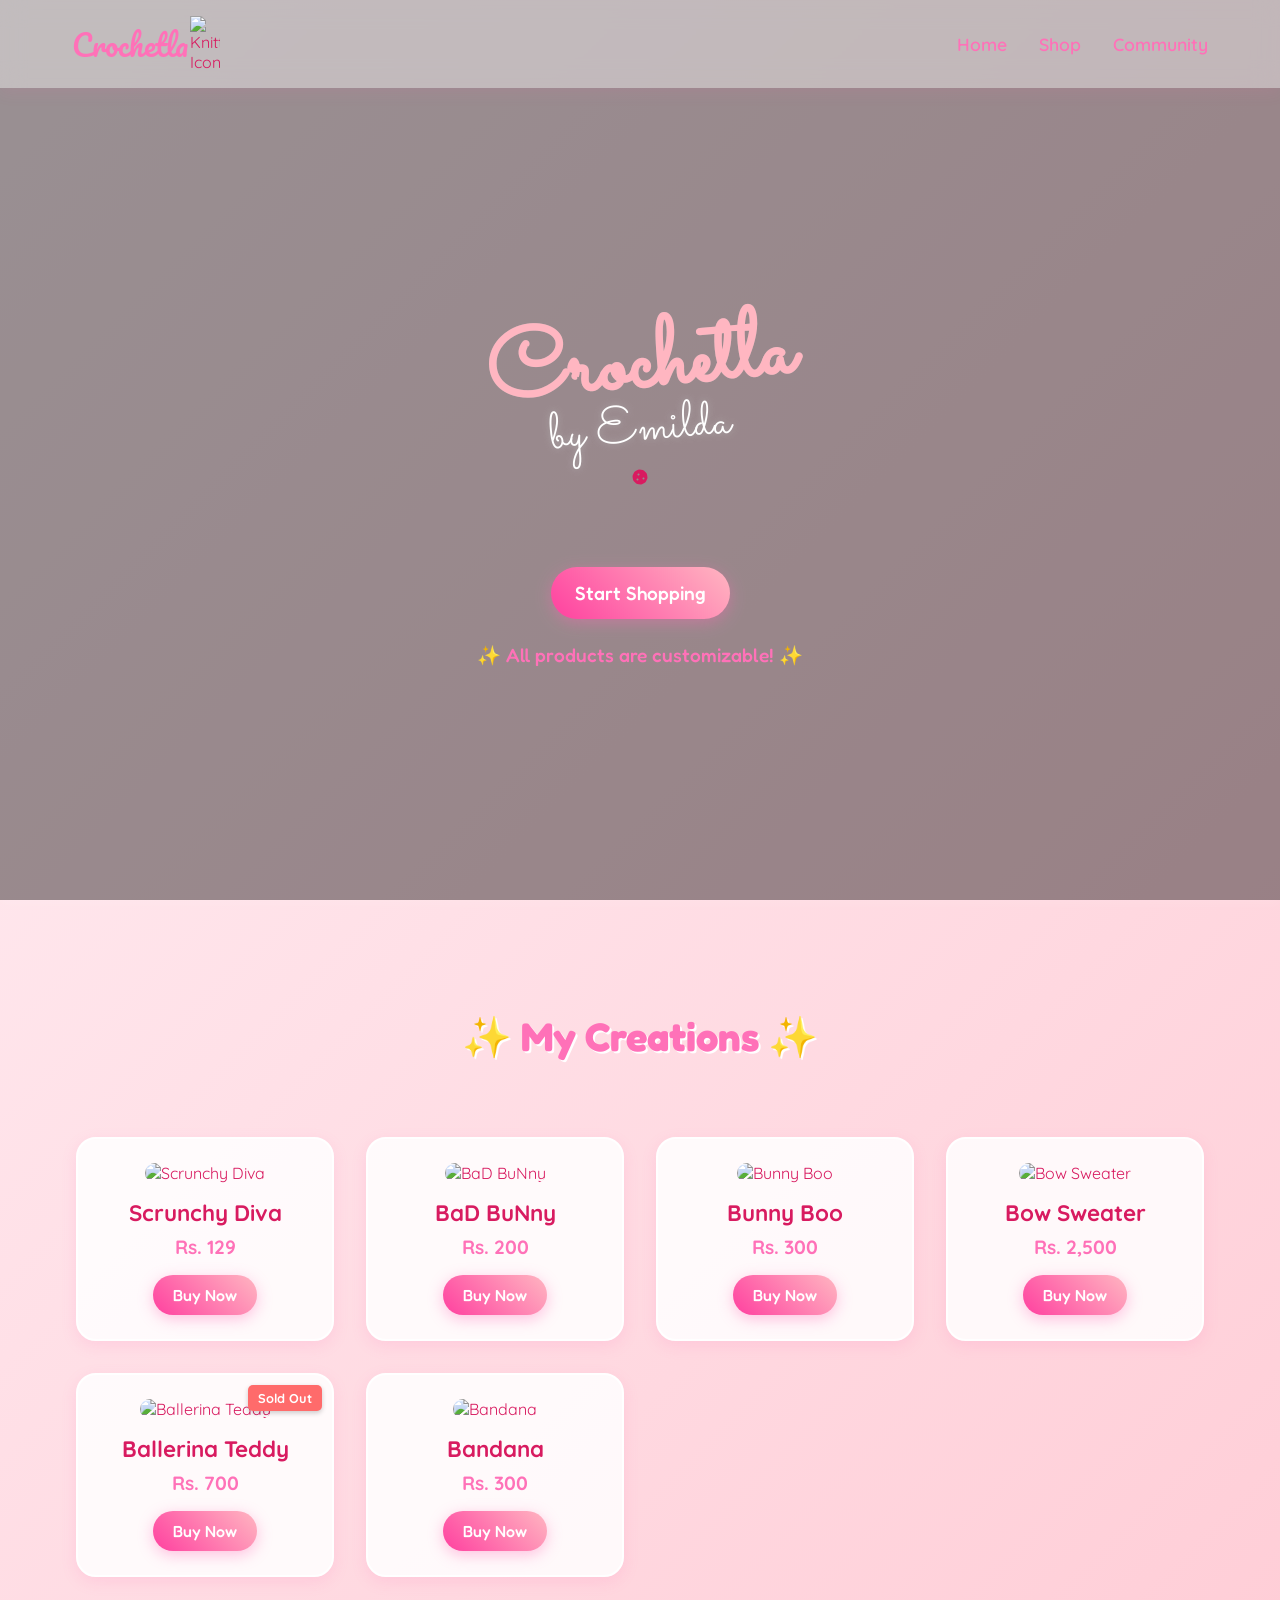
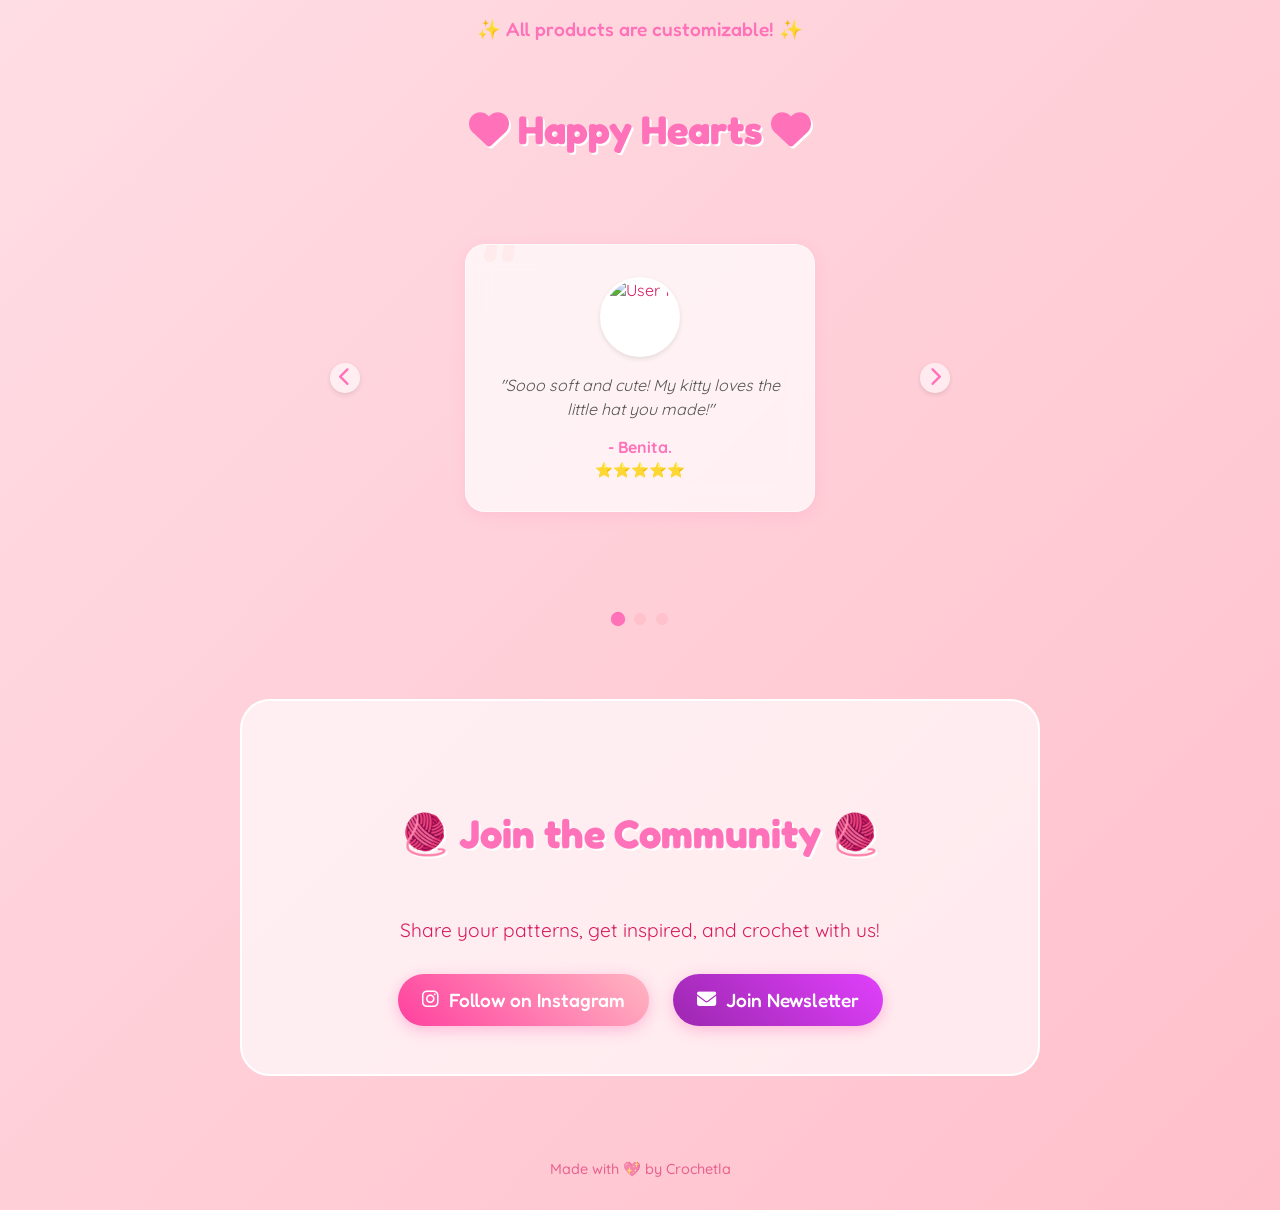
==== index.html @ 261b2e7d "added scrunchy diva" ====
<!DOCTYPE html>
<html lang="en">

<head>
    <meta charset="UTF-8">
    <meta name="viewport" content="width=device-width, initial-scale=1.0">
    <title>Crochetla - Granny hobby for mental stability!</title>
    <meta name="description" content="Crochetla: A cute crochet hobby page. Granny hobby for mental stability!">
    <link rel="preconnect" href="https://fonts.googleapis.com">
    <link rel="preconnect" href="https://fonts.gstatic.com" crossorigin>
    <link
        href="https://fonts.googleapis.com/css2?family=Fredoka:wght@300;400;500;600;700&family=Pacifico&family=Quicksand:wght@300;400;500;600;700&family=Sacramento&display=swap"
        rel="stylesheet">
    <link rel="stylesheet" href="https://cdnjs.cloudflare.com/ajax/libs/font-awesome/6.4.0/css/all.min.css">
    <link rel="stylesheet" href="styles.css">
    <link rel="icon" type="image/png"
        href="https://raw.githubusercontent.com/ancoreraj/crochtla/refs/heads/main/knitting.png">
</head>

<body>

    <div class="background-animation">
        <div class="heart h1"></div>
        <div class="heart h2"></div>
        <div class="heart h3"></div>
        <div class="heart h4"></div>
        <div class="heart h5"></div>
        <img src="https://raw.githubusercontent.com/ancoreraj/crochtla/refs/heads/main/knitting.png"
            class="floating-yarn fy1" alt="">
        <img src="https://raw.githubusercontent.com/ancoreraj/crochtla/refs/heads/main/knitting.png"
            class="floating-yarn fy2" alt="">
        <img src="https://raw.githubusercontent.com/ancoreraj/crochtla/refs/heads/main/knitting.png"
            class="floating-yarn fy3" alt="">
    </div>

    <!-- Header Navigation -->
    <header class="glass-header">
        <nav>
            <div class="nav-logo-container">
                <div class="nav-logo">
                    Crochetla
                </div>
                <div>
                    <img src="https://raw.githubusercontent.com/ancoreraj/crochtla/refs/heads/main/knitting.png"
                        alt="Knitting Icon" class="nav-icon pulse-icon">
                </div>
            </div>

            <div class="hamburger">
                <i class="fa-solid fa-bars"></i>
            </div>
            <ul class="nav-links">
                <li><a href="#home">Home</a></li>
                <li><a href="#shop">Shop</a></li>
                <li><a href="#community">Community</a></li>
            </ul>
        </nav>
    </header>

    <script>
        document.querySelector('.hamburger').addEventListener('click', () => {
            document.querySelector('.nav-links').classList.toggle('active');
        });

        // Close menu when a link is clicked
        document.querySelectorAll('.nav-links li a').forEach(link => {
            link.addEventListener('click', () => {
                document.querySelector('.nav-links').classList.remove('active');
            });
        });
    </script>

    <!-- Hero Section (Full Width) -->
    <section id="home" class="hero-banner">
        <div class="hero-content">
            <h1 class="neon-text">Crochetla</h1>
            <p class="neon-subtext">by Emilda</p>
            <!-- Mimicking the 'by liver' or 'by Oliver' look from image which looks like 'liver' with yarn ball O -->
            <div class="yarn-logo-container">
                <i class="fa-solid fa-cookie"></i>
                <!-- Placeholder for yarn ball icon from fontawesome to replace 'O' if needed, but text says 'by liver' with yarn ball as O. I will just use text 'by Oliver' for now with a yarn ball icon -->
            </div>
            <!-- Actually the image says "Little Loops by Oliver" with a yarn ball. -->
            <!-- I will stick to text "Little Loops by Oliver" -->

            <div class="actions">
                <a href="#shop" class="btn primary-btn">
                    Start Shopping
                </a>
            </div>
            <p class="custom-note">✨ All products are customizable! ✨</p>
        </div>
    </section>

    <main id="shop" class="container">
        <!-- Shop Section -->
        <section class="content-section">
            <h2 class="section-title">✨ My Creations ✨</h2>
            <div class="product-grid">
                <!-- Product 1 -->
                <div class="product-card">
                    <img src="https://raw.githubusercontent.com/ancoreraj/crochtla/refs/heads/main/scrunchy_diva.jpg"
                        alt="Scrunchy Diva" class="product-image">
                    <h3>Scrunchy Diva</h3>
                    <p class="price">Rs. 129</p>
                    <a href="https://wa.me/918289847962?text=Hey%20Crochetla%2C%20I%20want%20to%20buy%20this%20product%20-%20Scrunchy%20Diva"
                        class="btn small-btn" target="_blank">Buy Now</a>
                </div>
                <div class="product-card">
                    <img src="https://raw.githubusercontent.com/ancoreraj/crochtla/refs/heads/main/bad_bunny_keychain.jpg"
                        alt="BaD BuNny" class="product-image">
                    <h3>BaD BuNny</h3>
                    <p class="price">Rs. 200</p>
                    <a href="https://wa.me/918289847962?text=Hey%20Crochetla%2C%20I%20want%20to%20buy%20this%20product%20-%20BaD%20BuNny"
                        class="btn small-btn" target="_blank">Buy Now</a>
                </div>
                <div class="product-card">
                    <img src="https://raw.githubusercontent.com/ancoreraj/crochtla/refs/heads/main/product-2.webp"
                        alt="Bunny Boo" class="product-image">
                    <h3>Bunny Boo</h3>
                    <p class="price">Rs. 300</p>
                    <a href="https://wa.me/918289847962?text=Hey%20Crochetla%2C%20I%20want%20to%20buy%20this%20product%20-%20Bunny%20Boo"
                        class="btn small-btn" target="_blank">Buy Now</a>
                </div>

                <div class="product-card">
                    <img src="https://raw.githubusercontent.com/ancoreraj/crochtla/refs/heads/main/9fc9e43b-230a-4471-aece-af1171c4f9c3%7E1.jpg"
                        alt="Bow Sweater" class="product-image">
                    <h3>Bow Sweater</h3>
                    <p class="price">Rs. 2,500</p>
                    <a href="https://wa.me/918289847962?text=Hey%20Crochetla%2C%20I%20want%20to%20buy%20this%20product%20-%20Bow%20Sweater"
                        class="btn small-btn" target="_blank">Buy Now</a>
                </div>
                <!-- Product 2 -->
                <div class="product-card">
                    <div class="sold-out-badge">Sold Out</div>
                    <img src="https://raw.githubusercontent.com/ancoreraj/crochtla/refs/heads/main/product-1.webp"
                        alt="Ballerina Teddy" class="product-image">
                    <h3>Ballerina Teddy</h3>
                    <p class="price">Rs. 700</p>
                    <button class="btn small-btn sold-out" disabled>Buy Now</button>
                </div>
                <div class="product-card">
                    <img src="https://raw.githubusercontent.com/ancoreraj/crochtla/refs/heads/main/PXL_20260131_081150344%20(1).jpg"
                        alt="Bandana" class="product-image">
                    <h3>Bandana</h3>
                    <p class="price">Rs. 300</p>
                    <a href="https://wa.me/918289847962?text=Hey%20Crochetla%2C%20I%20want%20to%20buy%20this%20product%20-%20Bandana"
                        class="btn small-btn" target="_blank">Buy Now</a>
                </div>

            </div>
            <p class="custom-note">✨ All products are customizable! ✨</p>
        </section>

        <!-- Image Popup -->
        <div id="imagePopup" class="image-popup">
            <span class="close-btn">&times;</span>
            <img class="popup-content" id="popupImage">
        </div>

        <script>
            // Get the popup
            const popup = document.getElementById("imagePopup");
            const popupImg = document.getElementById("popupImage");
            const closeBtn = document.getElementsByClassName("close-btn")[0];

            // Add click event to all product images
            document.querySelectorAll('.product-image').forEach(img => {
                img.addEventListener('click', function () {
                    popup.style.display = "flex";
                    popupImg.src = this.src;
                });
            });

            // Close popup when clicking (x)
            closeBtn.onclick = function () {
                popup.style.display = "none";
            }

            // Close popup when clicking outside the image
            popup.onclick = function (event) {
                if (event.target === popup) {
                    popup.style.display = "none";
                }
            }
        </script>

        <!-- Testimonials Section -->
        <section id="testimonials" class="content-section">
            <h2 class="section-title-2"><i class="fa-solid fa-heart"></i> Happy Hearts <i class="fa-solid fa-heart"></i>
            </h2>
            <div class="carousel-container">
                <button class="carousel-btn prev-btn"><i class="fa-solid fa-chevron-left"></i></button>
                <div class="carousel-track-container">
                    <ul class="carousel-track">
                        <li class="carousel-slide current-slide">
                            <div class="testimonial-card glass-card-small">
                                <div class="user-avatar">
                                    <img src="https://api.dicebear.com/7.x/avataaars/svg?seed=Felix" alt="User 1">
                                </div>
                                <p class="review-text">"Sooo soft and cute! My kitty loves the little hat you made!"</p>
                                <h4 class="user-name">- Benita.</h4>
                                <div class="stars">⭐⭐⭐⭐⭐</div>
                            </div>
                        </li>
                        <li class="carousel-slide">
                            <div class="testimonial-card glass-card-small">
                                <div class="user-avatar">
                                    <img src="https://api.dicebear.com/7.x/avataaars/svg?seed=Aneka" alt="User 2">
                                </div>
                                <p class="review-text">"Best gift ever! The packaging was adorable too. 10/10
                                    recommend."</p>
                                <h4 class="user-name">- Helen.</h4>
                                <div class="stars">⭐⭐⭐⭐⭐</div>
                            </div>
                        </li>
                        <li class="carousel-slide">
                            <div class="testimonial-card glass-card-small">
                                <div class="user-avatar">
                                    <img src="https://api.dicebear.com/7.x/avataaars/svg?seed=Zoe" alt="User 3">
                                </div>
                                <p class="review-text">"A perfect mental health buddy. Crocheting along with your
                                    tutorials is joy!"</p>
                                <h4 class="user-name">- Shagun.</h4>
                                <div class="stars">⭐⭐⭐⭐⭐</div>
                            </div>
                        </li>
                    </ul>
                </div>
                <button class="carousel-btn next-btn"><i class="fa-solid fa-chevron-right"></i></button>
            </div>

            <div class="carousel-nav">
                <button class="carousel-indicator current-slide"></button>
                <button class="carousel-indicator"></button>
                <button class="carousel-indicator"></button>
            </div>

            <script>
                const track = document.querySelector('.carousel-track');
                const slides = Array.from(track.children);
                const nextButton = document.querySelector('.next-btn');
                const prevButton = document.querySelector('.prev-btn');
                const dotsNav = document.querySelector('.carousel-nav');
                const dots = Array.from(dotsNav.children);

                const slideWidth = slides[0].getBoundingClientRect().width;

                // Arrange the slides next to one another
                const setSlidePosition = (slide, index) => {
                    slide.style.left = slideWidth * index + 'px';
                };
                slides.forEach(setSlidePosition);

                const moveToSlide = (track, currentSlide, targetSlide) => {
                    track.style.transform = 'translateX(-' + targetSlide.style.left + ')';
                    currentSlide.classList.remove('current-slide');
                    targetSlide.classList.add('current-slide');
                }

                const updateDots = (currentDot, targetDot) => {
                    currentDot.classList.remove('current-slide');
                    targetDot.classList.add('current-slide');
                }

                // Click left, move slides to the left
                prevButton.addEventListener('click', e => {
                    const currentSlide = track.querySelector('.current-slide');
                    const prevSlide = currentSlide.previousElementSibling;
                    const currentDot = dotsNav.querySelector('.current-slide');
                    const prevDot = currentDot.previousElementSibling;

                    if (prevSlide) {
                        moveToSlide(track, currentSlide, prevSlide);
                        updateDots(currentDot, prevDot);
                    }
                });

                // Click right, move slides to the right
                nextButton.addEventListener('click', e => {
                    const currentSlide = track.querySelector('.current-slide');
                    const nextSlide = currentSlide.nextElementSibling;
                    const currentDot = dotsNav.querySelector('.current-slide');
                    const nextDot = currentDot.nextElementSibling;

                    if (nextSlide) {
                        moveToSlide(track, currentSlide, nextSlide);
                        updateDots(currentDot, nextDot);
                    }
                });

                // Click nav indicators, move to that slide
                dotsNav.addEventListener('click', e => {
                    const targetDot = e.target.closest('button');

                    if (!targetDot) return;

                    const currentSlide = track.querySelector('.current-slide');
                    const currentDot = dotsNav.querySelector('.current-slide');
                    const targetIndex = dots.findIndex(dot => dot === targetDot);
                    const targetSlide = slides[targetIndex];

                    moveToSlide(track, currentSlide, targetSlide);
                    updateDots(currentDot, targetDot);
                });

                // Recalculate layout on window resize
                window.addEventListener('resize', () => {
                    const newSlideWidth = slides[0].getBoundingClientRect().width;
                    slides.forEach((slide, index) => {
                        slide.style.left = newSlideWidth * index + 'px';
                    });
                    // Reset to current slide position to avoid misalignment
                    const currentSlide = track.querySelector('.current-slide');
                    track.style.transform = 'translateX(-' + currentSlide.style.left + ')';
                });
            </script>
        </section>

        <!-- Community Section -->
        <section id="community" class="content-section glass-panel">
            <h2 class="section-title">🧶 Join the Community 🧶</h2>
            <p class="community-text">Share your patterns, get inspired, and crochet with us!</p>

            <div class="community-actions">
                <a href="https://www.instagram.com/cro_chetla/" target="_blank" class="btn instagram-btn">
                    <i class="fab fa-instagram"></i> Follow on Instagram
                </a>
                <button class="btn newsletter-btn">
                    <i class="fa-solid fa-envelope"></i> Join Newsletter
                </button>
            </div>
        </section>

    </main>

    <footer>
        <p>Made with 💖 by Crochetla</p>
    </footer>

    <!-- Page Loader -->
    <div class="page-loader">
        <img src="https://raw.githubusercontent.com/ancoreraj/crochtla/refs/heads/main/knitting.png" alt="Loading..."
            style="width: 80px;" class="pulse-icon">
    </div>

    <script>
        window.addEventListener('load', function () {
            const loader = document.querySelector('.page-loader');
            setTimeout(() => {
                loader.style.opacity = '0';
                setTimeout(() => {
                    loader.style.display = 'none';
                }, 400); // Wait for transition
            }, 1000);
        });
    </script>
</body>

</html>
---- styles.css ----
/* Reset and Base Styles */
:root {
    --primary-pink: #FFB6C1;
    --secondary-pink: #ff71b8;
    /* Hot Pink */
    --light-pink: #FFE4E1;
    /* Misty Rose */
    --white: #FFFFFF;
    --text-color: #D81B60;
    /* Deep Pink/Red for text */
    --shadow-color: rgba(255, 105, 180, 0.3);
    --glass-bg: rgba(255, 255, 255, 0.65);
    --glass-border: rgba(255, 255, 255, 0.8);
    --card-bg: rgba(255, 255, 255, 0.85);
}

* {
    margin: 0;
    padding: 0;
    box-sizing: border-box;
    scroll-behavior: smooth;
}

body {
    font-family: 'Quicksand', sans-serif;
    background: linear-gradient(135deg, #FFF0F5 0%, #FFC0CB 100%);
    min-height: 100vh;
    overflow-x: hidden;
    color: var(--text-color);
    position: relative;
}

/* Background Animations */
.background-animation {
    position: fixed;
    top: 0;
    left: 0;
    width: 100%;
    height: 100%;
    z-index: -1;
    overflow: hidden;
}

.heart {
    position: absolute;
    width: 20px;
    height: 20px;
    background: var(--light-pink);
    transform: rotate(45deg);
    opacity: 0.6;
    animation: floatUp 15s infinite linear;
}

.heart::before,
.heart::after {
    content: '';
    width: 20px;
    height: 20px;
    background: var(--light-pink);
    border-radius: 50%;
    position: absolute;
}

.heart::before {
    top: -10px;
    left: 0;
}

.heart::after {
    top: 0;
    left: -10px;
}

/* Specific heart positions/delays */
.h1 {
    left: 10%;
    bottom: -10%;
    animation-duration: 12s;
    width: 30px;
    height: 30px;
}

.h1::before,
.h1::after {
    width: 30px;
    height: 30px;
    top: -15px;
    left: -15px;
}

.h2 {
    left: 30%;
    bottom: -20%;
    animation-duration: 18s;
    opacity: 0.4;
}

.h3 {
    left: 70%;
    bottom: -15%;
    animation-duration: 14s;
    width: 40px;
    height: 40px;
    background: var(--secondary-pink);
    opacity: 0.2;
}

.h3::before,
.h3::after {
    background: var(--secondary-pink);
    width: 40px;
    height: 40px;
    top: -20px;
    left: -20px;
}

.h3::after {
    top: 0;
    left: -20px;
}

.h3::before {
    top: -20px;
    left: 0;
}

.h4 {
    left: 85%;
    bottom: -30%;
    animation-duration: 20s;
}

.h5 {
    left: 50%;
    bottom: -25%;
    animation-duration: 16s;
}

@keyframes floatUp {
    0% {
        transform: translateY(0) rotate(45deg) scale(0.8);
        opacity: 0;
    }

    20% {
        opacity: 0.6;
    }

    80% {
        opacity: 0.6;
    }

    100% {
        transform: translateY(-120vh) rotate(45deg) scale(1.2);
        opacity: 0;
    }
}

/* Header & Nav */
.glass-header {
    position: fixed;
    top: 0;
    left: 0;
    width: 100%;
    z-index: 1000;
    background: rgba(255, 255, 255, 0.4);
    backdrop-filter: blur(12px);
    /* border-bottom: 2px solid rgba(255, 255, 255, 0.3); */
    padding: 1rem 0;
    box-shadow: 0 4px 15px rgba(255, 105, 180, 0.1);
}

nav {
    max-width: 1200px;
    margin: 0 auto;
    display: flex;
    justify-content: space-between;
    align-items: center;
    padding: 0 2rem;
}

.nav-logo-container {
    display: flex;
    align-items: center;
}

.nav-logo {
    font-family: 'Pacifico', cursive;
    font-size: 1.8rem;
    color: var(--secondary-pink);
    cursor: pointer;
    position: relative;
    padding-right: 2px;
}

.pulse-icon {
    width: 30px;
    /* Adjust size as needed */
    height: auto;
    animation: heartbeat 2s infinite;
    display: block;
    /* Remove inline-block spacing issues */
}

@keyframes heartbeat {
    0% {
        transform: scale(1);
    }

    15% {
        transform: scale(1.3);
    }

    30% {
        transform: scale(1);
    }

    45% {
        transform: scale(1.15);
    }

    60% {
        transform: scale(1);
    }

    100% {
        transform: scale(1);
    }
}

.nav-links {
    list-style: none;
    display: flex;
    gap: 2rem;
}

.nav-links li a {
    text-decoration: none;
    color: var(--secondary-pink);
    font-weight: 600;
    font-size: 1.1rem;
    transition: color 0.3s;
    position: relative;
}

.nav-links li a::after {
    content: '❤';
    position: absolute;
    width: 100%;
    left: 0;
    bottom: -15px;
    opacity: 0;
    text-align: center;
    font-size: 0.8rem;
    color: var(--secondary-pink);
    transition: all 0.3s ease;
    transform: translateY(-5px);
}

.nav-links li a:hover {
    color: var(--secondary-pink);
}

.nav-links li a:hover::after {
    opacity: 1;
    bottom: -20px;
    transform: translateY(0);
}

/* Layout */
.container {
    width: 100%;
    max-width: 1200px;
    margin: 0 auto;
    padding: 20px;
    display: flex;
    flex-direction: column;
    align-items: center;
    gap: 4rem;
}

/* Hero Section (Full Width) */
.hero-banner {
    width: 100%;
    height: 100vh;
    background: url('https://raw.githubusercontent.com/ancoreraj/crochtla/refs/heads/main/PXL_20260131_080934426%20(1).jpg') no-repeat center center/cover;
    position: relative;
    display: flex;
    justify-content: center;
    align-items: center;
    margin-bottom: 2rem;
    box-shadow: 0 4px 10px rgba(255, 255, 255, 0.1);
}

.hero-banner::before {
    content: '';
    position: absolute;
    top: 0;
    left: 0;
    width: 100%;
    height: 100%;
    background: rgba(0, 0, 0, 0.4);
    /* Dark overlay to make neon pop */
    z-index: 1;
}

.hero-content {
    position: relative;
    z-index: 2;
    text-align: center;
    display: flex;
    flex-direction: column;
    align-items: center;
}

.neon-text {
    font-family: 'Sacramento', cursive;
    font-size: 6rem;
    color: var(--primary-pink);
    /* color: linear-gradient(45deg, #ff8ac5, #FFB6C1); */
    text-shadow: 0px 0px 0px rgba(186, 186, 186, 0.6);
    line-height: 0.8;
    margin-bottom: 1rem;
    margin-top: 6rem;
    transform: rotate(-5deg);
}

.neon-subtext {
    font-family: 'Sacramento', cursive;
    font-size: 3.2rem;
    color: #fff;
    text-shadow: 0px 0px 6px rgba(186, 186, 186, 0.6);
    margin-top: -30px;
    transform: rotate(-5deg);
}


.crochet-logo {
    width: 150px;
    height: 150px;
    filter: drop-shadow(0 4px 6px rgba(255, 105, 180, 0.3));
}

.brand-name {
    font-family: 'Pacifico', cursive;
    font-size: 4rem;
    color: var(--secondary-pink);
    text-shadow: 2px 2px 0px white, 4px 4px 0px rgba(255, 182, 193, 0.5);
    margin-bottom: 0.5rem;
    letter-spacing: 2px;
}

.tagline {
    font-family: 'Fredoka', sans-serif;
    font-size: 1.3rem;
    color: #888;
    margin-bottom: 2rem;
    font-weight: 500;
}

.highlight {
    color: var(--secondary-pink);
    font-weight: 600;
    position: relative;
    display: inline-block;
}

.highlight::after {
    content: '';
    position: absolute;
    bottom: 2px;
    left: 0;
    width: 100%;
    height: 8px;
    background: rgba(255, 182, 193, 0.4);
    z-index: -1;
    border-radius: 4px;
}

/* Section Styling */
.section-title {
    font-family: 'Fredoka', sans-serif;
    font-size: 2.5rem;
    color: var(--secondary-pink);
    text-align: center;
    text-shadow: 2px 2px white;
    margin: 60px 0;
}

.section-title-2 {
    font-family: 'Fredoka', sans-serif;
    font-size: 2.5rem;
    color: var(--secondary-pink);
    text-align: center;
    text-shadow: 2px 2px white;
    /* margin: 60px 0; */
}

/* Shop Section & Grid */
.content-section {
    width: 100%;
    /* margin-top: 60px; */
}

.product-grid {
    display: grid;
    grid-template-columns: repeat(auto-fit, minmax(250px, 1fr));
    gap: 2rem;
    padding: 1rem;
}

.product-card {
    background: var(--card-bg);
    border-radius: 20px;
    padding: 1.5rem;
    text-align: center;
    box-shadow: 0 5px 15px rgba(255, 105, 180, 0.15);
    border: 2px solid white;
    transition: transform 0.3s ease, box-shadow 0.3s ease;
    position: relative;
    /* Added for badge positioning */
}

.product-card:hover {
    transform: translateY(-10px);
    box-shadow: 0 10px 25px rgba(255, 105, 180, 0.25);
    border-color: var(--secondary-pink);
}

.product-image-placeholder {
    width: 100%;
    height: 200px;
    background: var(--light-pink);
    border-radius: 15px;
    margin-bottom: 1rem;
    display: flex;
    justify-content: center;
    align-items: center;
    font-size: 4rem;
    color: var(--white);
    overflow: hidden;
}

.sold-out-badge {
    position: absolute;
    top: 10px;
    right: 10px;
    background: #FF6B6B;
    color: white;
    padding: 5px 10px;
    border-radius: 5px;
    font-size: 0.8rem;
    font-weight: bold;
    z-index: 10;
    box-shadow: 0 2px 5px rgba(0, 0, 0, 0.2);
}

/* Pseudo-colors for different placeholders */
.p1 {
    background: #FFB6C1;
}

.p2 {
    background: #FFDAC1;
}

.p3 {
    background: #E2F0CB;
}

.p4 {
    background: #E0BBE4;
}

.product-card h3 {
    font-size: 1.4rem;
    color: var(--text-color);
    margin-bottom: 0.5rem;
}

.product-image {
    width: 100%;
    height: 200px;
    object-fit: cover;
    border-radius: 20px;
    margin-bottom: 1rem;
    transition: transform 0.3s ease;
}

.product-card:hover .product-image {
    transform: scale(1.05);
}

.price {
    font-size: 1.2rem;
    color: var(--secondary-pink);
    font-weight: 700;
    margin-bottom: 1rem;
}

/* Community Section */
.glass-panel {
    background: var(--glass-bg);
    border-radius: 30px;
    padding: 3rem;
    text-align: center;
    border: 2px solid white;
    max-width: 800px;
    margin: 0 auto;
}

.community-text {
    font-size: 1.2rem;
    margin-bottom: 2rem;
}

.actions {
    margin-top: 80px;
}

.community-actions {
    display: flex;
    justify-content: center;
    gap: 1.5rem;
    flex-wrap: wrap;
}

/* Buttons */
.btn {
    display: inline-flex;
    align-items: center;
    justify-content: center;
    gap: 10px;
    background: linear-gradient(45deg, #ff409f, #FFB6C1);
    background-color: var(--secondary-pink);
    color: white;
    font-family: 'Fredoka', sans-serif;
    font-weight: 500;
    font-size: 1.2rem;
    text-decoration: none;
    padding: 14px 24px;
    border-radius: 50px;
    border: none;
    cursor: pointer;
    box-shadow: 0 4px 15px rgba(255, 105, 180, 0.4);
    transition: all 0.3s ease;
    position: relative;
    overflow: hidden;
    /* margin-top: 10px; */
}

.btn:hover {
    transform: scale(1.05);
    box-shadow: 0 6px 20px rgba(255, 105, 180, 0.6);
}

.small-btn {
    padding: 10px 20px;
    font-size: 1rem;
}

.newsletter-btn {
    background: linear-gradient(45deg, #9C27B0, #E040FB);
}

/* Footer */
footer {
    text-align: center;
    padding: 2rem;
    margin-top: 2rem;
    color: rgba(216, 27, 96, 0.6);
    font-size: 0.9rem;
    font-weight: 500;
}

/* Hamburger Menu */
.hamburger {
    display: none;
    font-size: 1.5rem;
    color: var(--secondary-pink);
    cursor: pointer;
}

/* Responsive */
@media (max-width: 768px) {
    .brand-name {
        font-size: 3rem;
    }

    .hamburger {
        display: block;
    }

    .nav-links {
        display: none;
        flex-direction: column;
        width: 100%;
        position: absolute;
        top: 100%;
        /* Directly below header */
        left: 0;
        background: rgba(255, 255, 255, 0.95);
        backdrop-filter: blur(10px);
        padding: 1rem 0;
        border-top: 1px solid rgba(255, 105, 180, 0.2);
        box-shadow: 0 4px 6px rgba(0, 0, 0, 0.05);
        gap: 1.5rem;
        /* Space between links */
        z-index: 999;
    }

    .nav-links.active {
        display: flex;
        animation: slideDown 0.3s ease-in-out;
    }

    .nav-links li {
        width: 100%;
        text-align: center;
    }

    .nav-links li a {
        display: block;
        padding: 0.5rem 0;
        font-size: 1.2rem;
    }

    .container {
        gap: 2rem;
    }

    .glass-card {
        margin: 0 10px;
        padding: 2rem 1rem;
    }
}

@keyframes slideDown {
    from {
        opacity: 0;
        transform: translateY(-10px);
    }

    to {
        opacity: 1;
        transform: translateY(0);
    }
}

@keyframes popIn {
    0% {
        transform: scale(0.5);
        opacity: 0;
    }

    100% {
        transform: scale(1);
        opacity: 1;
    }
}

@keyframes bounce {

    0%,
    100% {
        transform: translateY(0);
    }

    50% {
        transform: translateY(-10px);
    }
}

/* Testimonial Section */
.testimonial-grid {
    display: flex;
    justify-content: center;
    gap: 2rem;
    flex-wrap: wrap;
    padding: 1rem;
}

.testimonial-card {
    background: rgba(255, 255, 255, 0.7);
    backdrop-filter: blur(12px);
    border-radius: 20px;
    padding: 2rem;
    max-width: 320px;
    flex: 1 1 300px;
    text-align: center;
    box-shadow: 0 4px 15px rgba(255, 105, 180, 0.15);
    border: 1px solid rgba(255, 255, 255, 0.6);
    transition: transform 0.3s cubic-bezier(0.175, 0.885, 0.32, 1.275);
    position: relative;
    overflow: hidden;
    margin-bottom: 1rem;
}

.testimonial-card::before {
    content: '“';
    position: absolute;
    top: -10px;
    left: 10px;
    font-size: 5rem;
    color: var(--light-pink);
    opacity: 0.5;
    font-family: 'Pacifico', cursive;
    line-height: 1;
}

.testimonial-card:hover {
    transform: translateY(-8px);
    box-shadow: 0 8px 25px rgba(255, 105, 180, 0.25);
    border-color: var(--secondary-pink);
}

.user-avatar {
    width: 80px;
    height: 80px;
    margin: 0 auto 1rem;
    border-radius: 50%;
    overflow: hidden;
    border: 3px solid var(--white);
    background: white;
    box-shadow: 0 2px 5px rgba(0, 0, 0, 0.1);
}

.user-avatar img {
    width: 100%;
    height: 100%;
    object-fit: cover;
}

.review-text {
    font-style: italic;
    color: #555;
    margin-bottom: 1rem;
    font-size: 1rem;
    line-height: 1.5;
}

.user-name {
    color: var(--secondary-pink);
    font-weight: 700;
    margin-bottom: 0.2rem;
    font-family: 'Quicksand', sans-serif;
}

.stars {
    font-size: 0.9rem;
    color: #FFD700;
    /* Gold */
}

/* Carousel Slider */
.carousel-container {
    position: relative;
    height: 450px;
    width: 60%;
    /* Smaller width for centered look */
    margin: 0 auto;
    max-width: 500px;
    display: flex;
    /* Center vertically if needed */
    flex-direction: column;
    justify-content: center;
}

.carousel-track-container {
    height: 100%;
    position: relative;
    overflow: hidden;
    /* border-radius: 20px; */
    /* Optional */
    width: 100%;
}

.carousel-track {
    padding: 0;
    margin: 0;
    list-style: none;
    position: relative;
    height: 100%;
    transition: transform 500ms ease-in-out;
}

.carousel-slide {
    position: absolute;
    top: 0;
    bottom: 0;
    width: 100%;
    display: flex;
    align-items: center;
    justify-content: center;
}

.carousel-slide .testimonial-card {
    /* Override grid styles for carousel */
    flex: 0 0 auto;
    margin: 0;
    width: 90%;
    max-width: 350px;
}

/* Adjust button positions */
.carousel-btn {
    position: absolute;
    top: 50%;
    transform: translateY(-50%);
    background: rgba(255, 255, 255, 0.6);
    border: none;
    cursor: pointer;
    z-index: 10;
    color: var(--secondary-pink);
    font-size: 1.2rem;
    width: 30px;
    height: 30px;
    border-radius: 50%;
    display: flex;
    justify-content: center;
    align-items: center;
    transition: all 0.3s ease;
    backdrop-filter: blur(5px);
    box-shadow: 0 2px 5px rgba(0, 0, 0, 0.1);
}

.carousel-btn:hover {
    background: var(--secondary-pink);
    color: white;
    transform: translateY(-50%) scale(1.1);
}

.prev-btn {
    left: -60px;
}

/* Outside container */
.next-btn {
    right: -60px;
}

/* Dots Nav */
.carousel-nav {
    display: flex;
    justify-content: center;
    padding: 10px 0;
    gap: 10px;
}

.carousel-indicator {
    border: none;
    border-radius: 50%;
    width: 12px;
    height: 12px;
    background: rgba(255, 182, 193, 0.5);
    cursor: pointer;
    transition: all 0.3s;
}

.carousel-indicator.current-slide {
    background: var(--secondary-pink);
    transform: scale(1.2);
}

/* Responsive arrows */
@media (max-width: 768px) {
    .carousel-container {
        width: 85%;
    }

    .prev-btn {
        left: -20px;
    }

    .next-btn {
        right: -20px;
    }
}

/* Floating Yarn Animation */
.floating-yarn {
    position: absolute;
    width: 40px;
    height: auto;
    opacity: 0;
    z-index: -1;
    pointer-events: none;
    animation: floatDrift 20s linear infinite;
}

.fy1 {
    left: 15%;
    bottom: -10%;
    width: 120px;
    animation-duration: 25s;
    animation-delay: 0s;
}

.fy2 {
    left: 55%;
    bottom: -20%;
    width: 90px;
    animation-duration: 18s;
    animation-delay: 0s;
}

.fy3 {
    left: 85%;
    bottom: -15%;
    width: 70px;
    animation-duration: 22s;
    animation-delay: 0s;
}

@keyframes floatDrift {
    0% {
        transform: translateY(0) translateX(0) rotate(0deg);
        opacity: 0;
    }

    10% {
        opacity: 0.6;
    }

    100% {
        transform: translateY(-120vh) translateX(50px) rotate(360deg);
        opacity: 0;
    }
}

/* Image Popup Styling */
/* Image Popup Styling */
.image-popup {
    display: none;
    position: fixed;
    z-index: 2000;
    left: 0;
    top: 0;
    width: 100%;
    height: 100%;
    background-color: rgba(0, 0, 0, 0.9);
    backdrop-filter: blur(5px);

    /* Flexbox for perfect centering */
    display: none;
    /* Keep hidden by default */
    align-items: center;
    justify-content: center;
}

/* Modal Content (image) */
.popup-content {
    max-width: 90%;
    max-height: 90vh;
    width: auto;
    height: auto;
    border-radius: 5px;
    box-shadow: 0 0 10px rgba(255, 182, 193, 0.5);
    object-fit: contain;
}

/* The Close Button - Hidden */
.close-btn {
    display: none;
}

/* Responsive */
@media only screen and (max-width: 700px) {
    .popup-content {
        max-width: 95%;
    }
}

/* Page Loader */
.page-loader {
    position: fixed;
    top: 0;
    left: 0;
    width: 100%;
    height: 100%;
    background: #fff;
    display: flex;
    justify-content: center;
    align-items: center;
    z-index: 999999 !important;
    transition: opacity 0.5s ease-out;
}

/* Customization Note */
.custom-note {
    text-align: center;
    font-size: 1.2rem;
    color: var(--secondary-pink);
    font-weight: 500;
    margin-top: 1.5rem;
    font-family: 'Fredoka', sans-serif;
    animation: pulse 2s infinite;
}
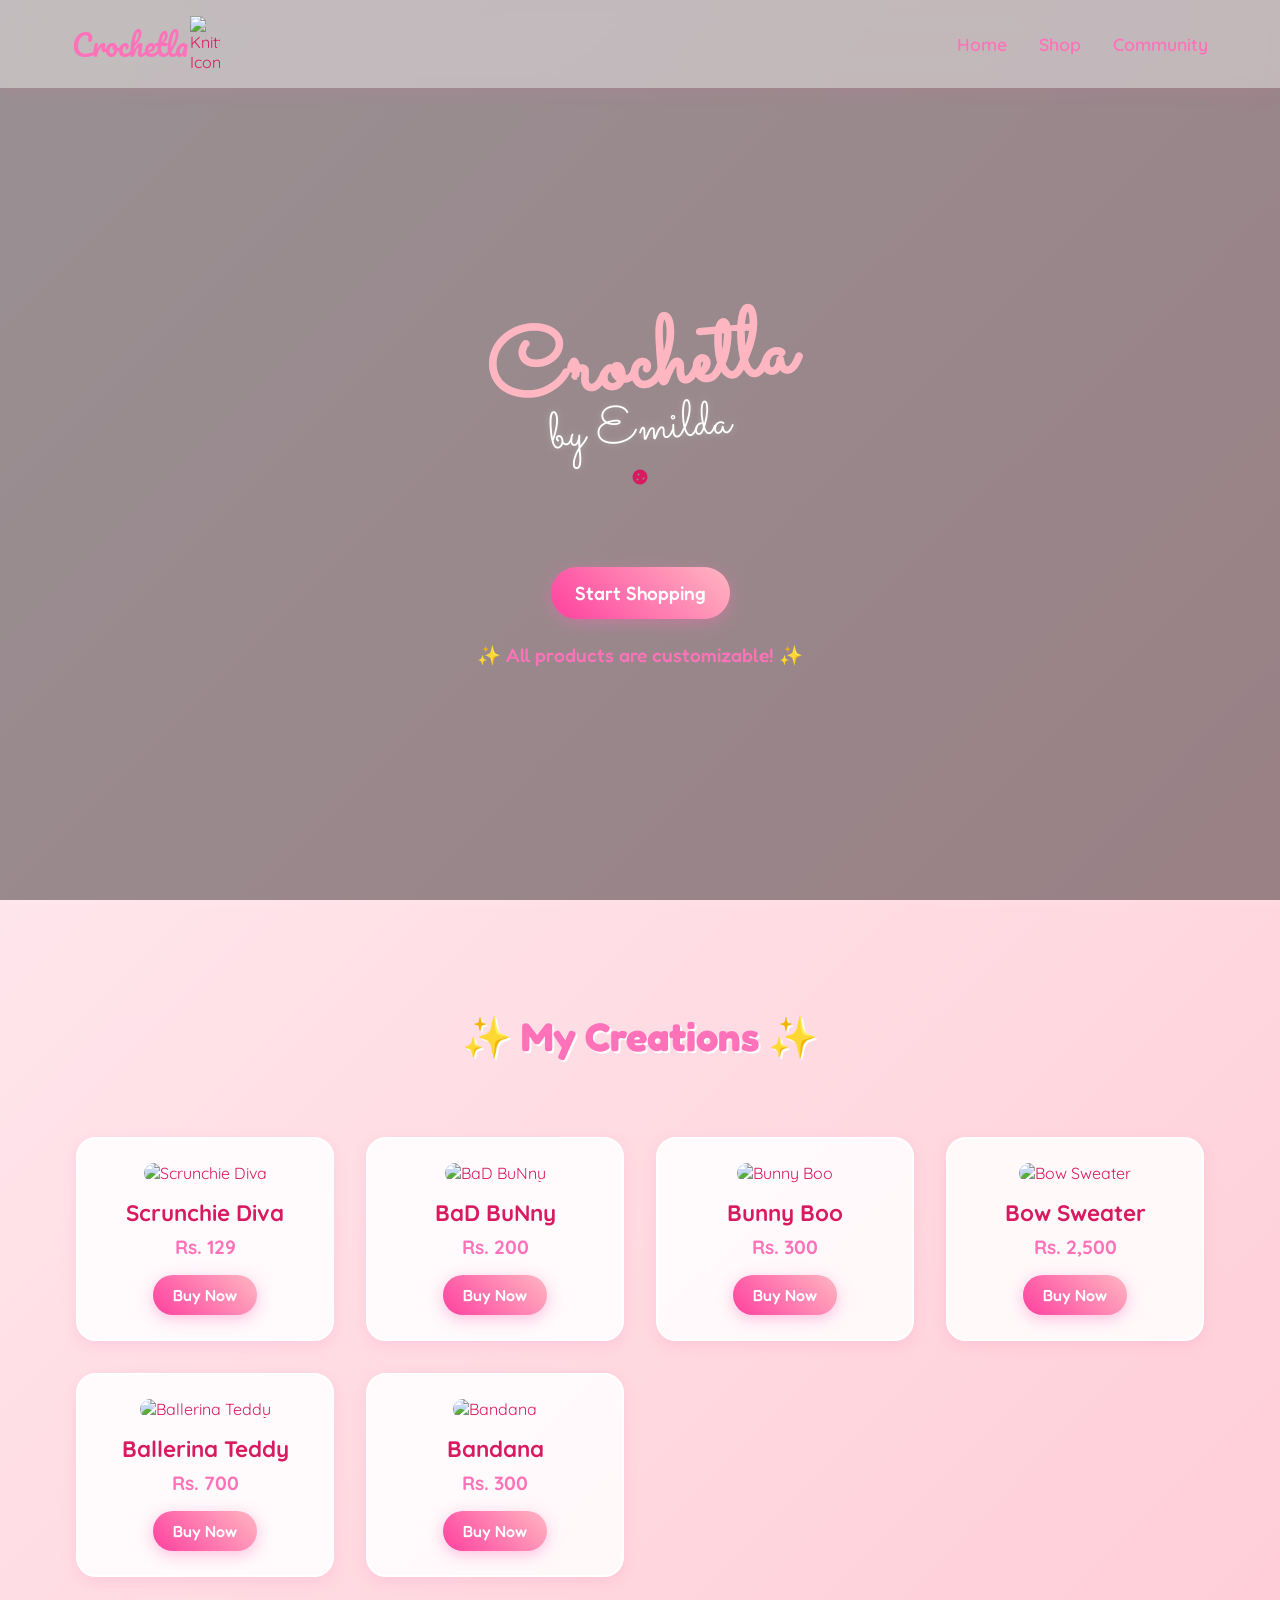
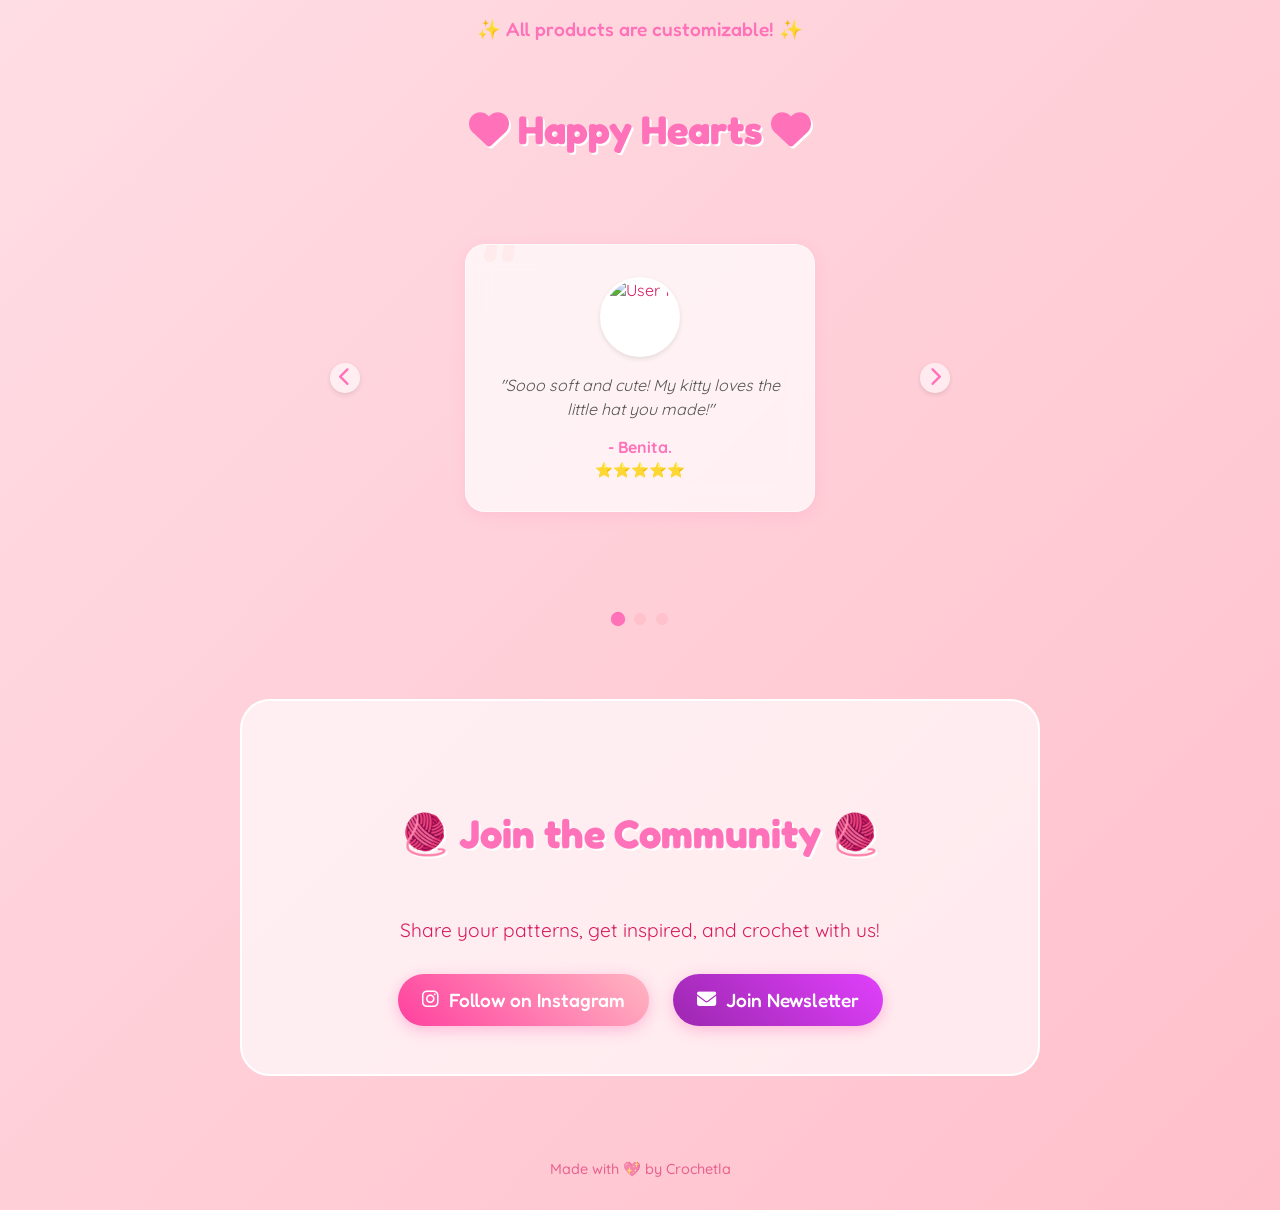
==== commit 65bcb955: "updated scruncy name" ====
--- a/index.html
+++ b/index.html
@@ -100,10 +100,10 @@
                 <!-- Product 1 -->
                 <div class="product-card">
                     <img src="https://raw.githubusercontent.com/ancoreraj/crochtla/refs/heads/main/scrunchy_diva.jpg"
-                        alt="Scrunchy Diva" class="product-image">
-                    <h3>Scrunchy Diva</h3>
+                        alt="Scrunchie Diva" class="product-image">
+                    <h3>Scrunchie Diva</h3>
                     <p class="price">Rs. 129</p>
-                    <a href="https://wa.me/918289847962?text=Hey%20Crochetla%2C%20I%20want%20to%20buy%20this%20product%20-%20Scrunchy%20Diva"
+                    <a href="https://wa.me/918289847962?text=Hey%20Crochetla%2C%20I%20want%20to%20buy%20this%20product%20-%20Scrunchie%20Diva"
                         class="btn small-btn" target="_blank">Buy Now</a>
                 </div>
                 <div class="product-card">
@@ -133,12 +133,13 @@
                 </div>
                 <!-- Product 2 -->
                 <div class="product-card">
-                    <div class="sold-out-badge">Sold Out</div>
+                    <!-- <div class="sold-out-badge">Sold Out</div> -->
                     <img src="https://raw.githubusercontent.com/ancoreraj/crochtla/refs/heads/main/product-1.webp"
                         alt="Ballerina Teddy" class="product-image">
                     <h3>Ballerina Teddy</h3>
                     <p class="price">Rs. 700</p>
-                    <button class="btn small-btn sold-out" disabled>Buy Now</button>
+                    <a href="https://wa.me/918289847962?text=Hey%20Crochetla%2C%20I%20want%20to%20buy%20this%20product%20-%20Ballerina%20Teddy"
+                        class="btn small-btn" target="_blank">Buy Now</a>
                 </div>
                 <div class="product-card">
                     <img src="https://raw.githubusercontent.com/ancoreraj/crochtla/refs/heads/main/PXL_20260131_081150344%20(1).jpg"
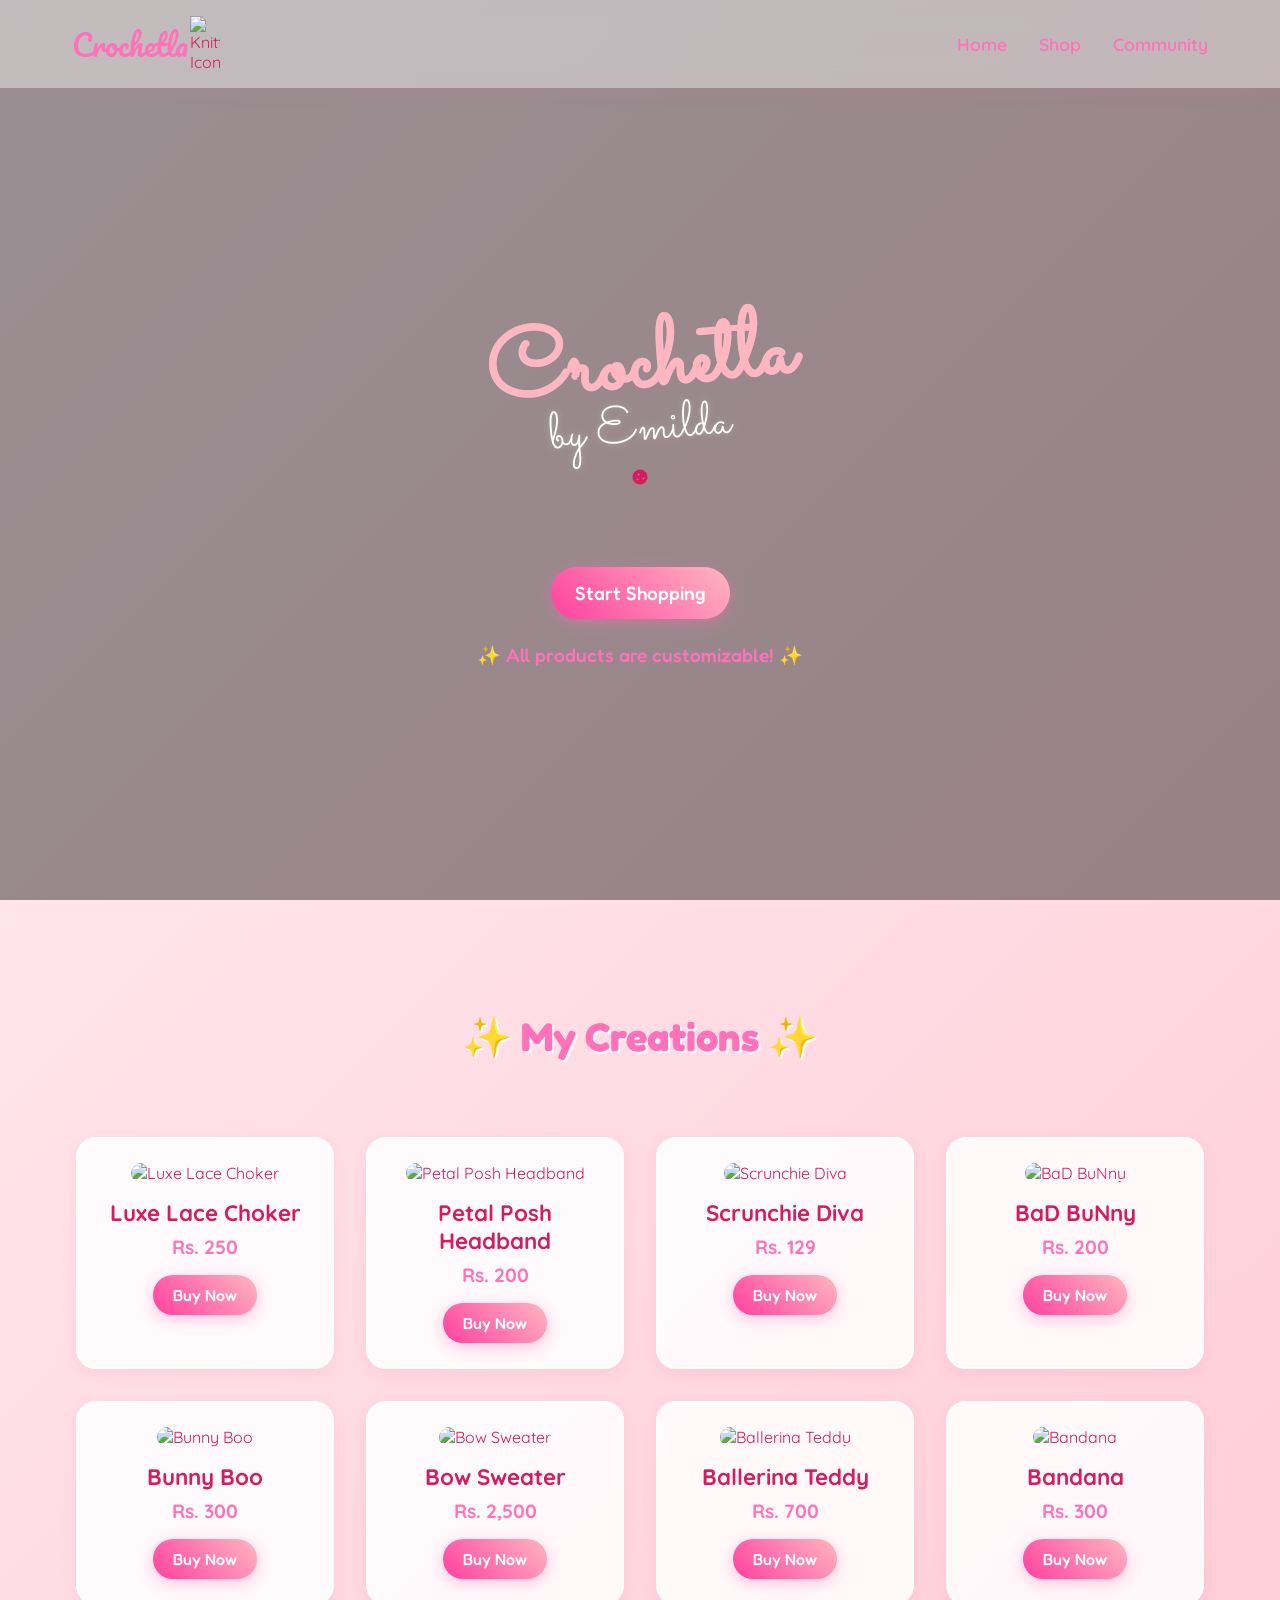
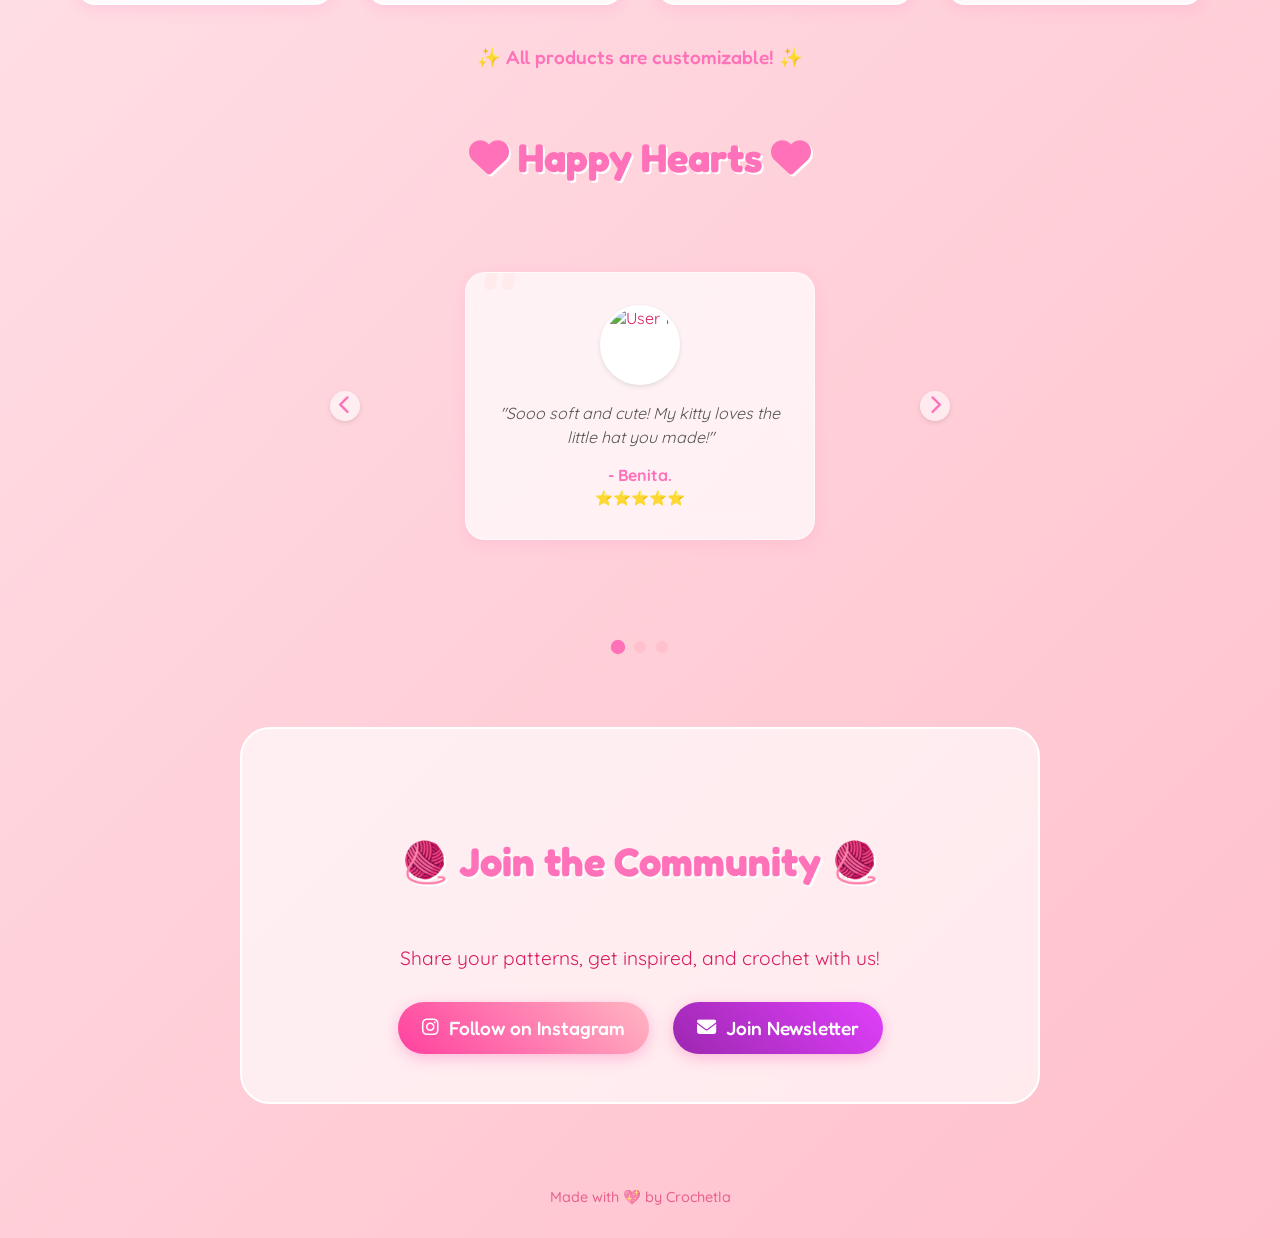
==== commit 3893ca80: "Added 2 new products" ====
--- a/index.html
+++ b/index.html
@@ -98,6 +98,22 @@
             <h2 class="section-title">✨ My Creations ✨</h2>
             <div class="product-grid">
                 <!-- Product 1 -->
+                                 <div class="product-card">
+                    <img src="https://raw.githubusercontent.com/ancoreraj/crochtla/refs/heads/main/Choker.jpg"
+                        alt="Luxe Lace Choker" class="product-image">
+                    <h3>Luxe Lace Choker</h3>
+                    <p class="price">Rs. 250</p>
+                    <a href="https://wa.me/918289847962?text=Hey%20Crochetla%2C%20I%20want%20to%20buy%20this%20product%20-%20Luxe%20Lace%20Choker"
+                        class="btn small-btn" target="_blank">Buy Now</a>
+                </div>
+                <div class="product-card">
+                    <img src="https://raw.githubusercontent.com/ancoreraj/crochtla/refs/heads/main/Headband.jpg"
+                        alt="Petal Posh Headband" class="product-image">
+                    <h3>Petal Posh Headband</h3>
+                    <p class="price">Rs. 200</p>
+                    <a href="https://wa.me/918289847962?text=Hey%20Crochetla%2C%20I%20want%20to%20buy%20this%20product%20-%20Petal%20Posh%20Headband"
+                        class="btn small-btn" target="_blank">Buy Now</a>
+                </div>
                 <div class="product-card">
                     <img src="https://raw.githubusercontent.com/ancoreraj/crochtla/refs/heads/main/scrunchy_diva.jpg"
                         alt="Scrunchie Diva" class="product-image">
@@ -149,7 +165,6 @@
                     <a href="https://wa.me/918289847962?text=Hey%20Crochetla%2C%20I%20want%20to%20buy%20this%20product%20-%20Bandana"
                         class="btn small-btn" target="_blank">Buy Now</a>
                 </div>
-
             </div>
             <p class="custom-note">✨ All products are customizable! ✨</p>
         </section>
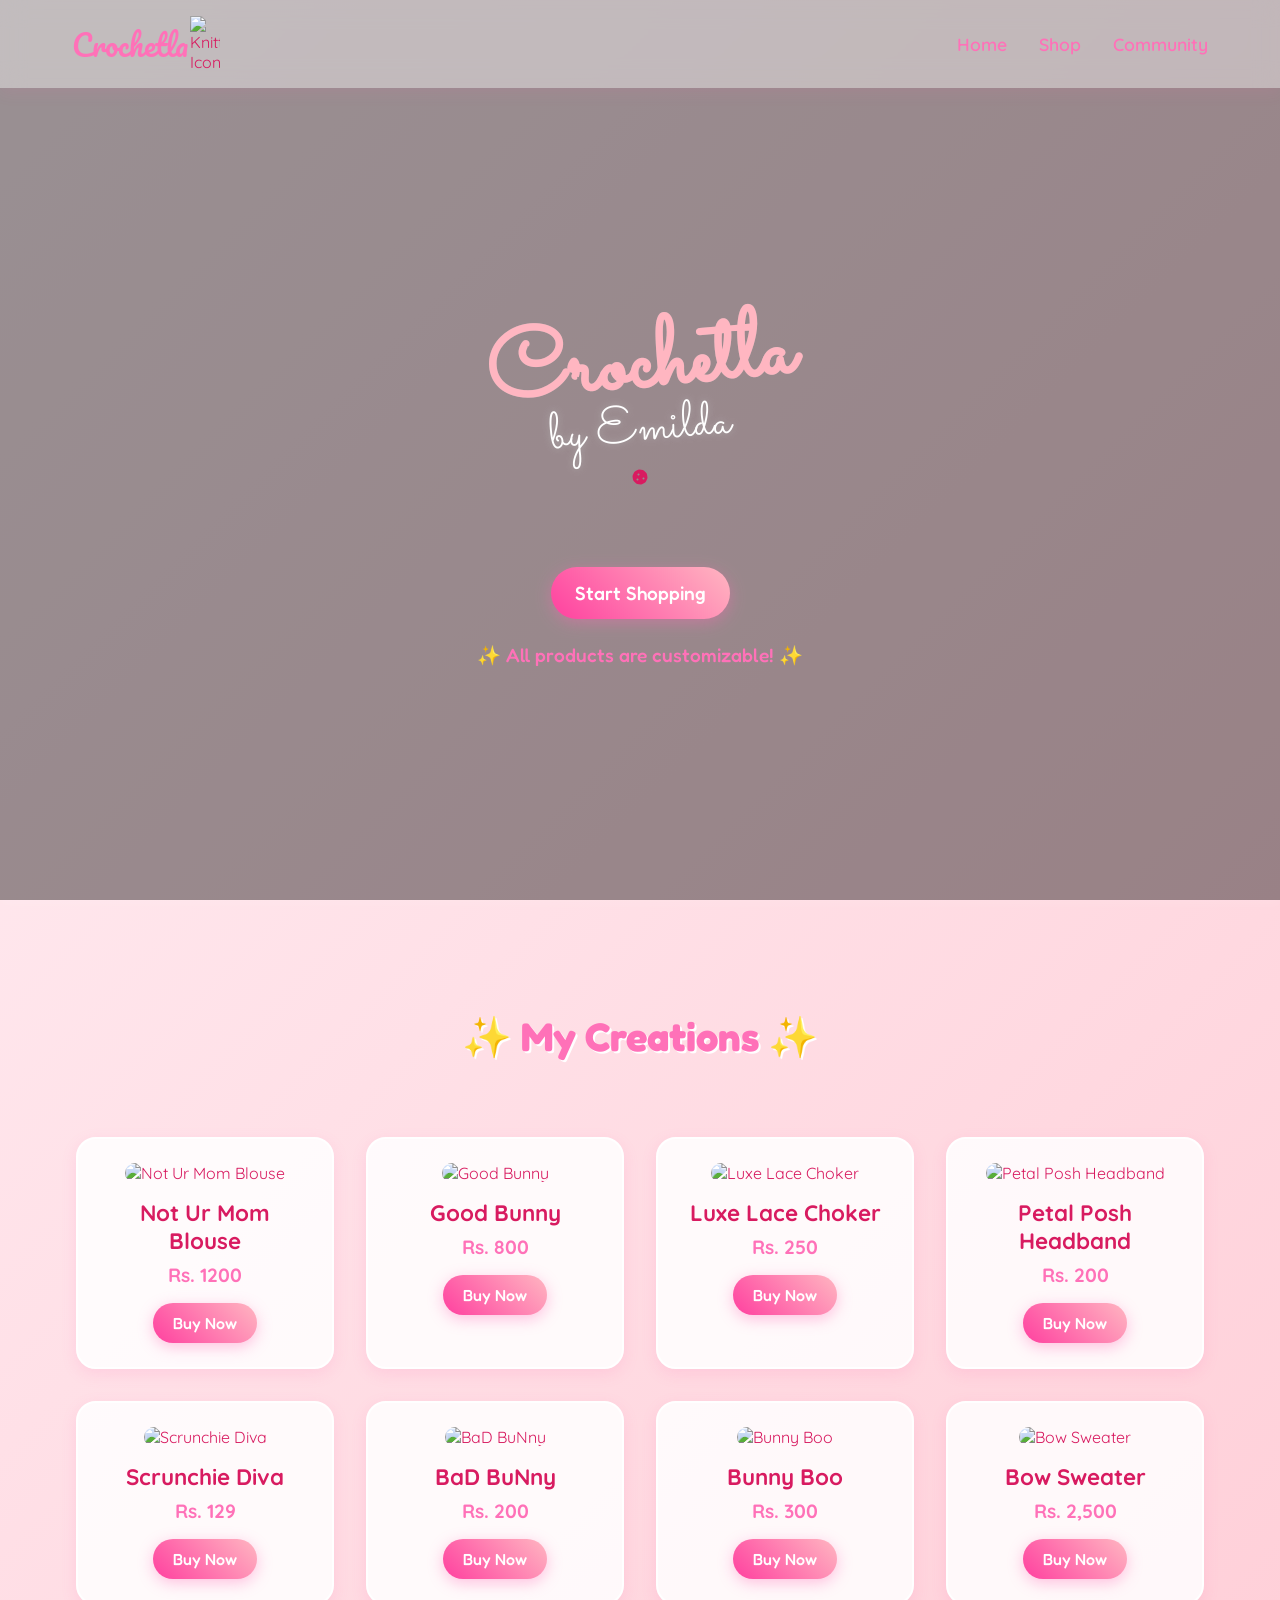
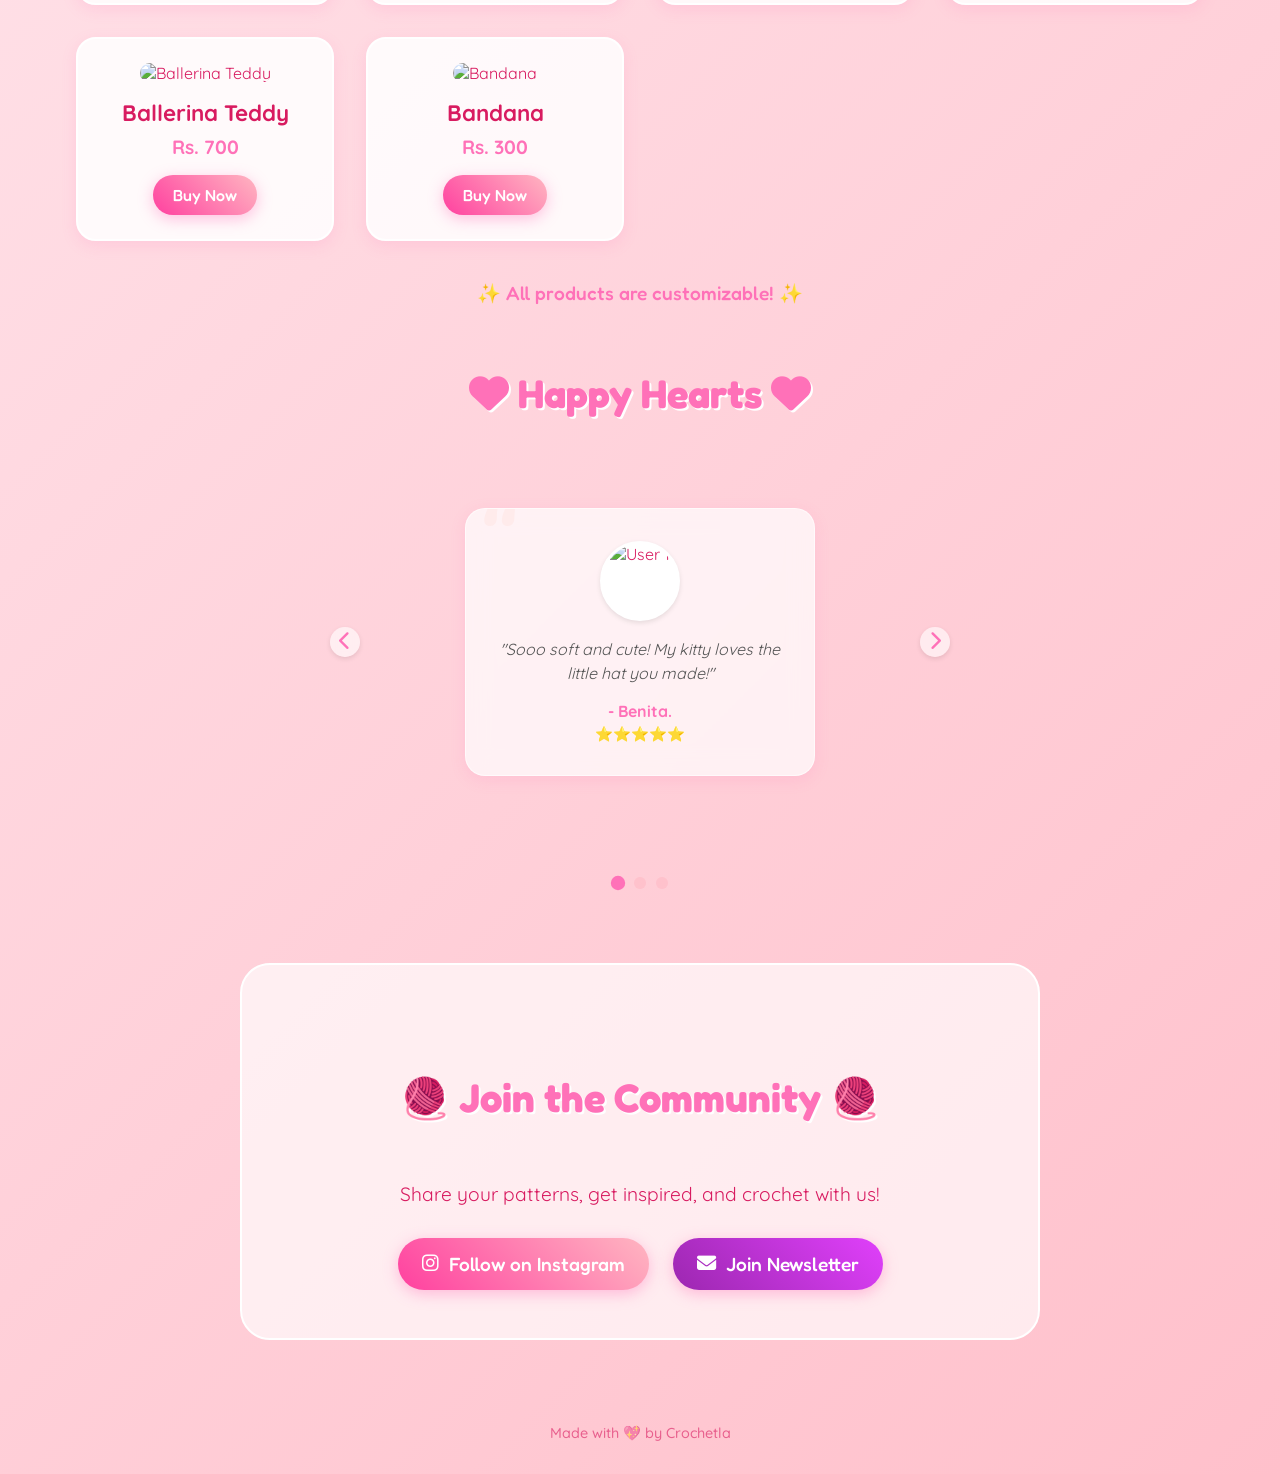
==== commit 3649d8a5: "added 2 new products" ====
--- a/index.html
+++ b/index.html
@@ -97,8 +97,24 @@
         <section class="content-section">
             <h2 class="section-title">✨ My Creations ✨</h2>
             <div class="product-grid">
-                <!-- Product 1 -->
-                                 <div class="product-card">
+                <!-- New Products -->
+                <div class="product-card">
+                    <img src="https://raw.githubusercontent.com/ancoreraj/crochtla/refs/heads/main/Blouse.jpg"
+                        alt="Not Ur Mom Blouse" class="product-image">
+                    <h3>Not Ur Mom Blouse</h3>
+                    <p class="price">Rs. 1200</p>
+                    <a href="https://wa.me/918289847962?text=Hey%20Crochetla%2C%20I%20want%20to%20buy%20this%20product%20-%20Not%20Ur%20Mom%20Blouse"
+                        class="btn small-btn" target="_blank">Buy Now</a>
+                </div>
+                <div class="product-card">
+                    <img src="https://raw.githubusercontent.com/ancoreraj/crochtla/refs/heads/main/bunny.png"
+                        alt="Good Bunny" class="product-image">
+                    <h3>Good Bunny</h3>
+                    <p class="price">Rs. 800</p>
+                    <a href="https://wa.me/918289847962?text=Hey%20Crochetla%2C%20I%20want%20to%20buy%20this%20product%20-%20Good%20Bunny"
+                        class="btn small-btn" target="_blank">Buy Now</a>
+                </div>
+                <div class="product-card">
                     <img src="https://raw.githubusercontent.com/ancoreraj/crochtla/refs/heads/main/Choker.jpg"
                         alt="Luxe Lace Choker" class="product-image">
                     <h3>Luxe Lace Choker</h3>
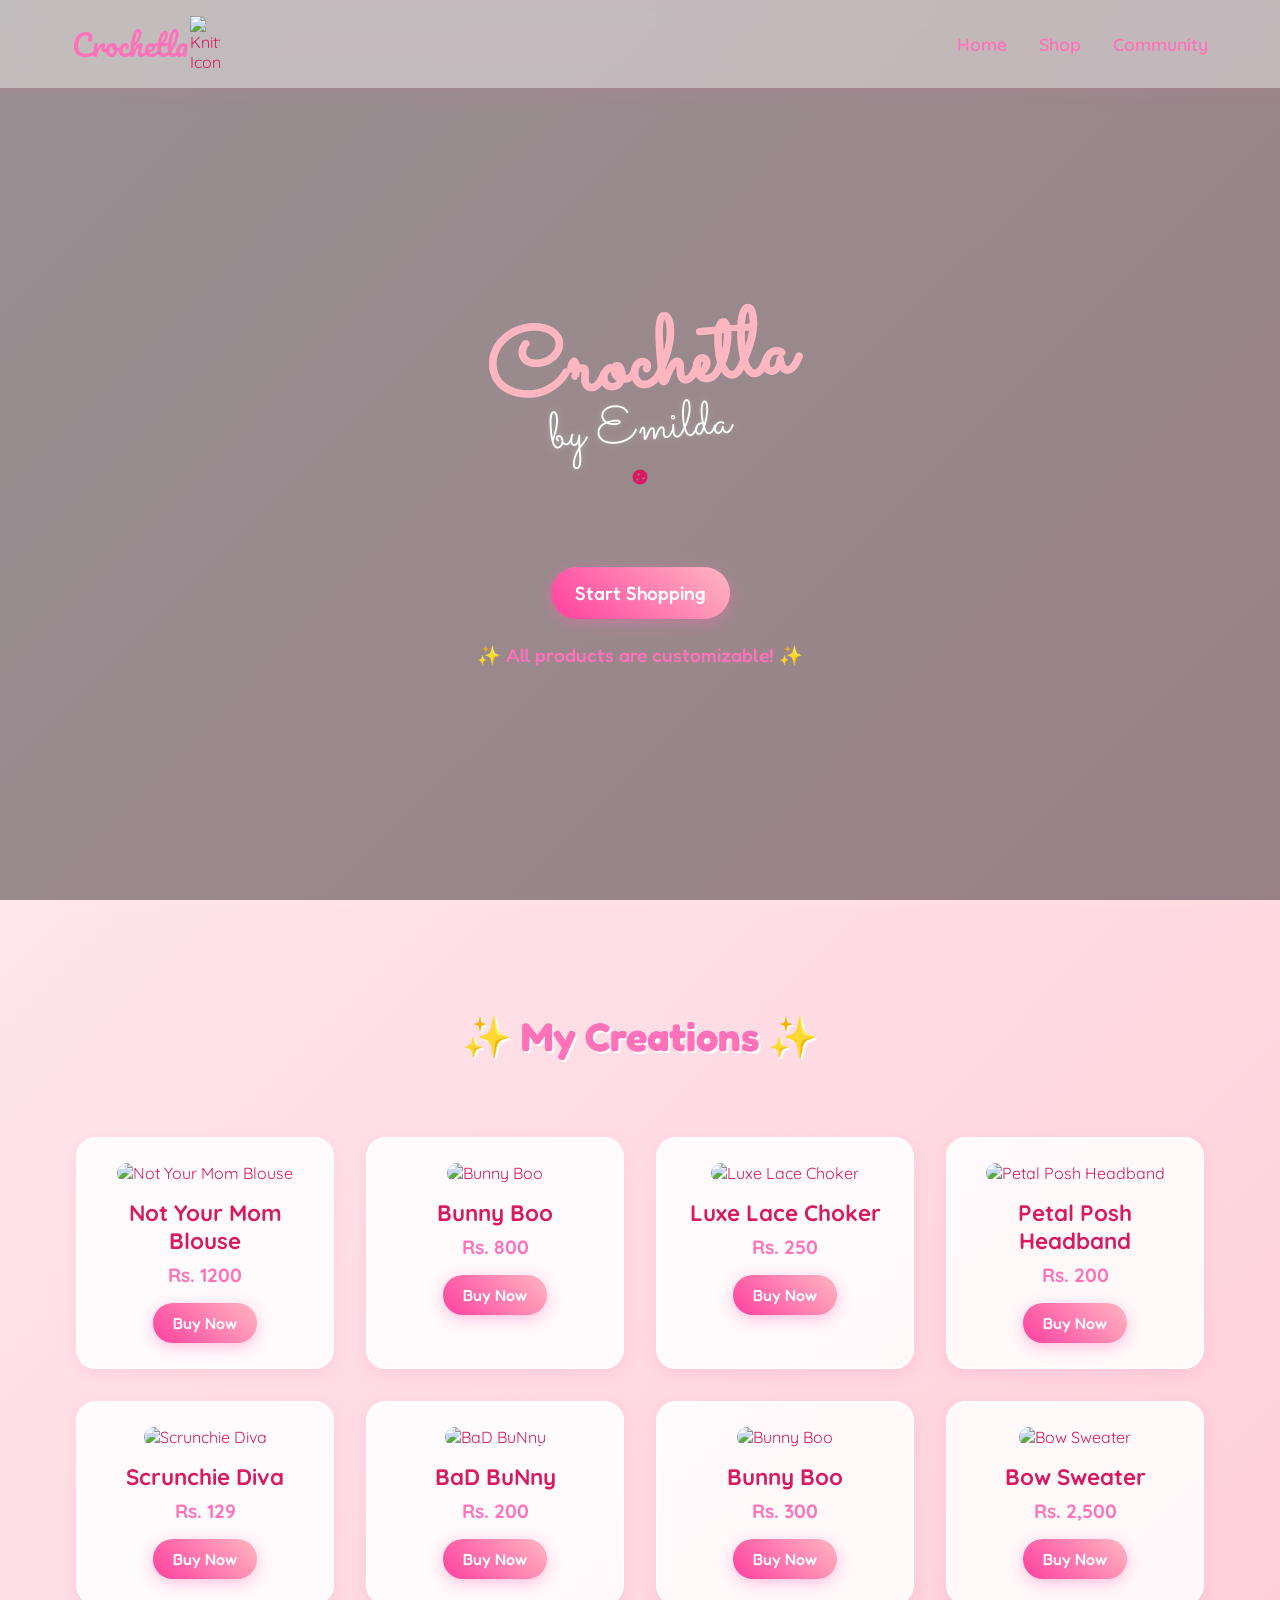
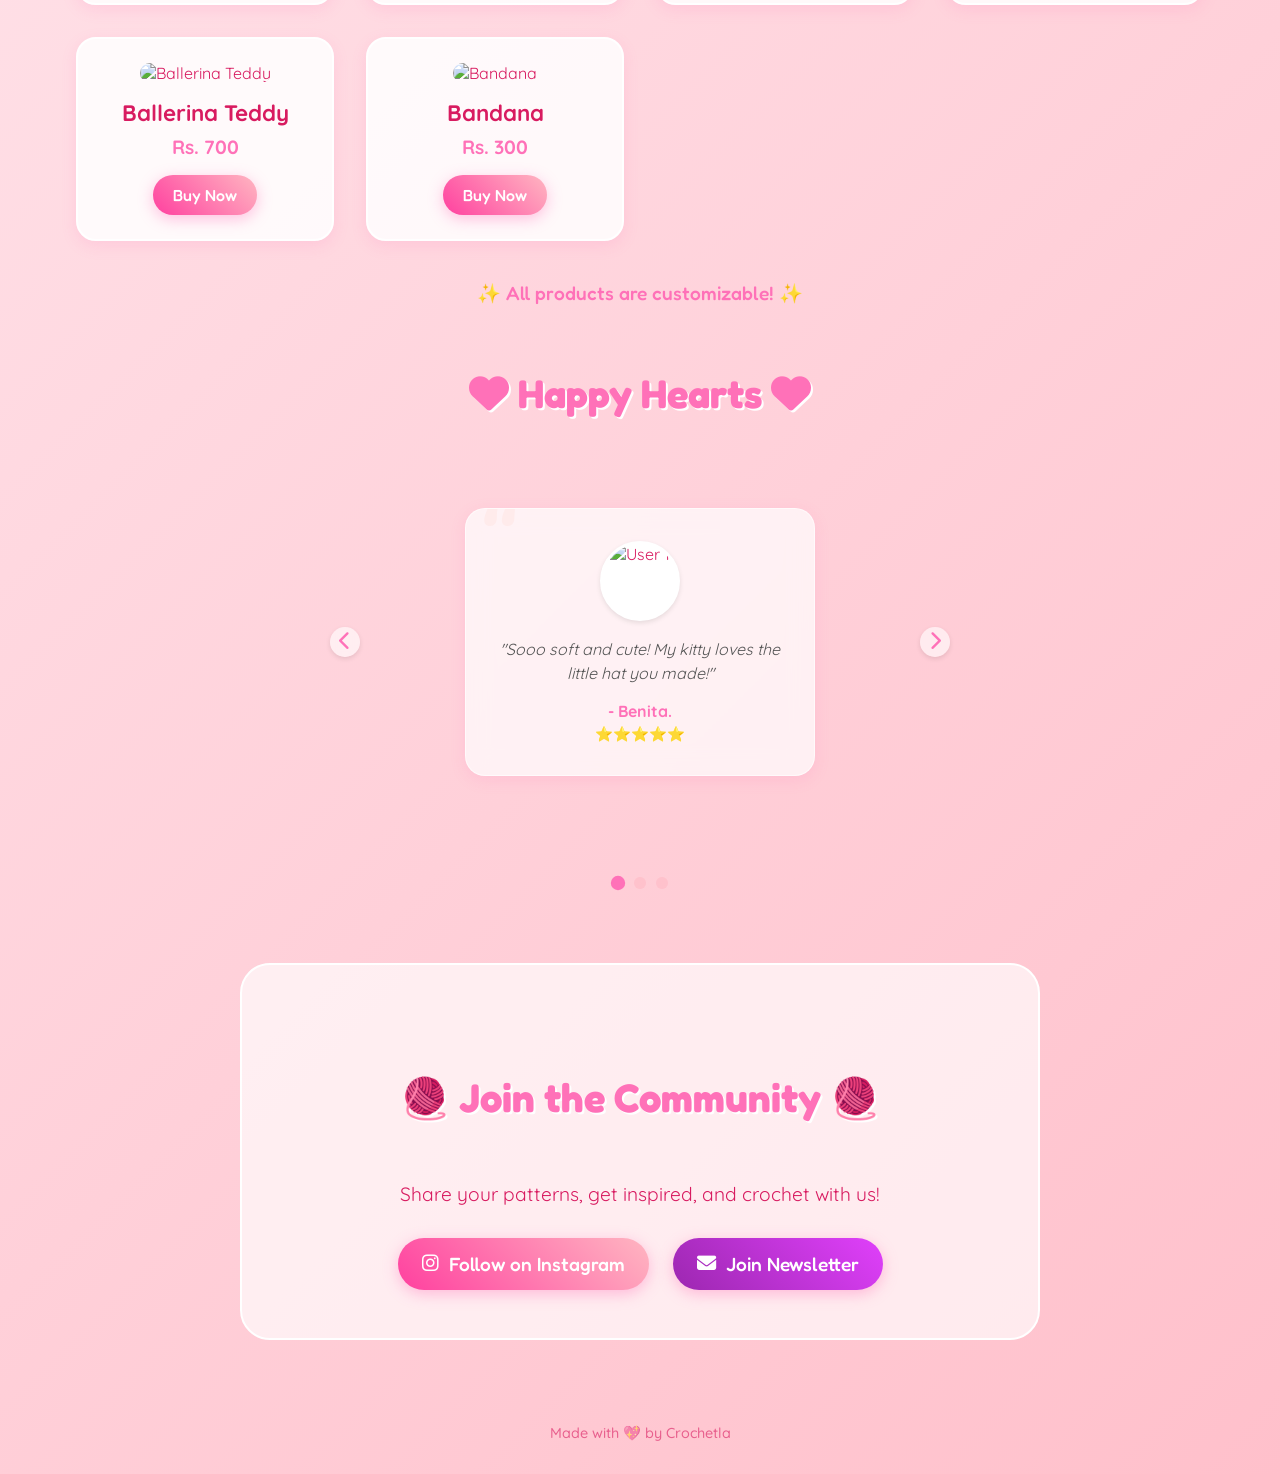
==== commit c06b5d1b: "Update" ====
--- a/index.html
+++ b/index.html
@@ -100,18 +100,18 @@
                 <!-- New Products -->
                 <div class="product-card">
                     <img src="https://raw.githubusercontent.com/ancoreraj/crochtla/refs/heads/main/Blouse.jpg"
-                        alt="Not Ur Mom Blouse" class="product-image">
-                    <h3>Not Ur Mom Blouse</h3>
+                        alt="Not Your Mom Blouse" class="product-image">
+                    <h3>Not Your Mom Blouse</h3>
                     <p class="price">Rs. 1200</p>
-                    <a href="https://wa.me/918289847962?text=Hey%20Crochetla%2C%20I%20want%20to%20buy%20this%20product%20-%20Not%20Ur%20Mom%20Blouse"
+                    <a href="https://wa.me/918289847962?text=Hey%20Crochetla%2C%20I%20want%20to%20buy%20this%20product%20-%20Not%20Your%20Mom%20Blouse"
                         class="btn small-btn" target="_blank">Buy Now</a>
                 </div>
                 <div class="product-card">
                     <img src="https://raw.githubusercontent.com/ancoreraj/crochtla/refs/heads/main/bunny.png"
-                        alt="Good Bunny" class="product-image">
-                    <h3>Good Bunny</h3>
+                        alt="Bunny Boo" class="product-image">
+                    <h3>Bunny Boo</h3>
                     <p class="price">Rs. 800</p>
-                    <a href="https://wa.me/918289847962?text=Hey%20Crochetla%2C%20I%20want%20to%20buy%20this%20product%20-%20Good%20Bunny"
+                    <a href="https://wa.me/918289847962?text=Hey%20Crochetla%2C%20I%20want%20to%20buy%20this%20product%20-%20Bunny%20Boo"
                         class="btn small-btn" target="_blank">Buy Now</a>
                 </div>
                 <div class="product-card">
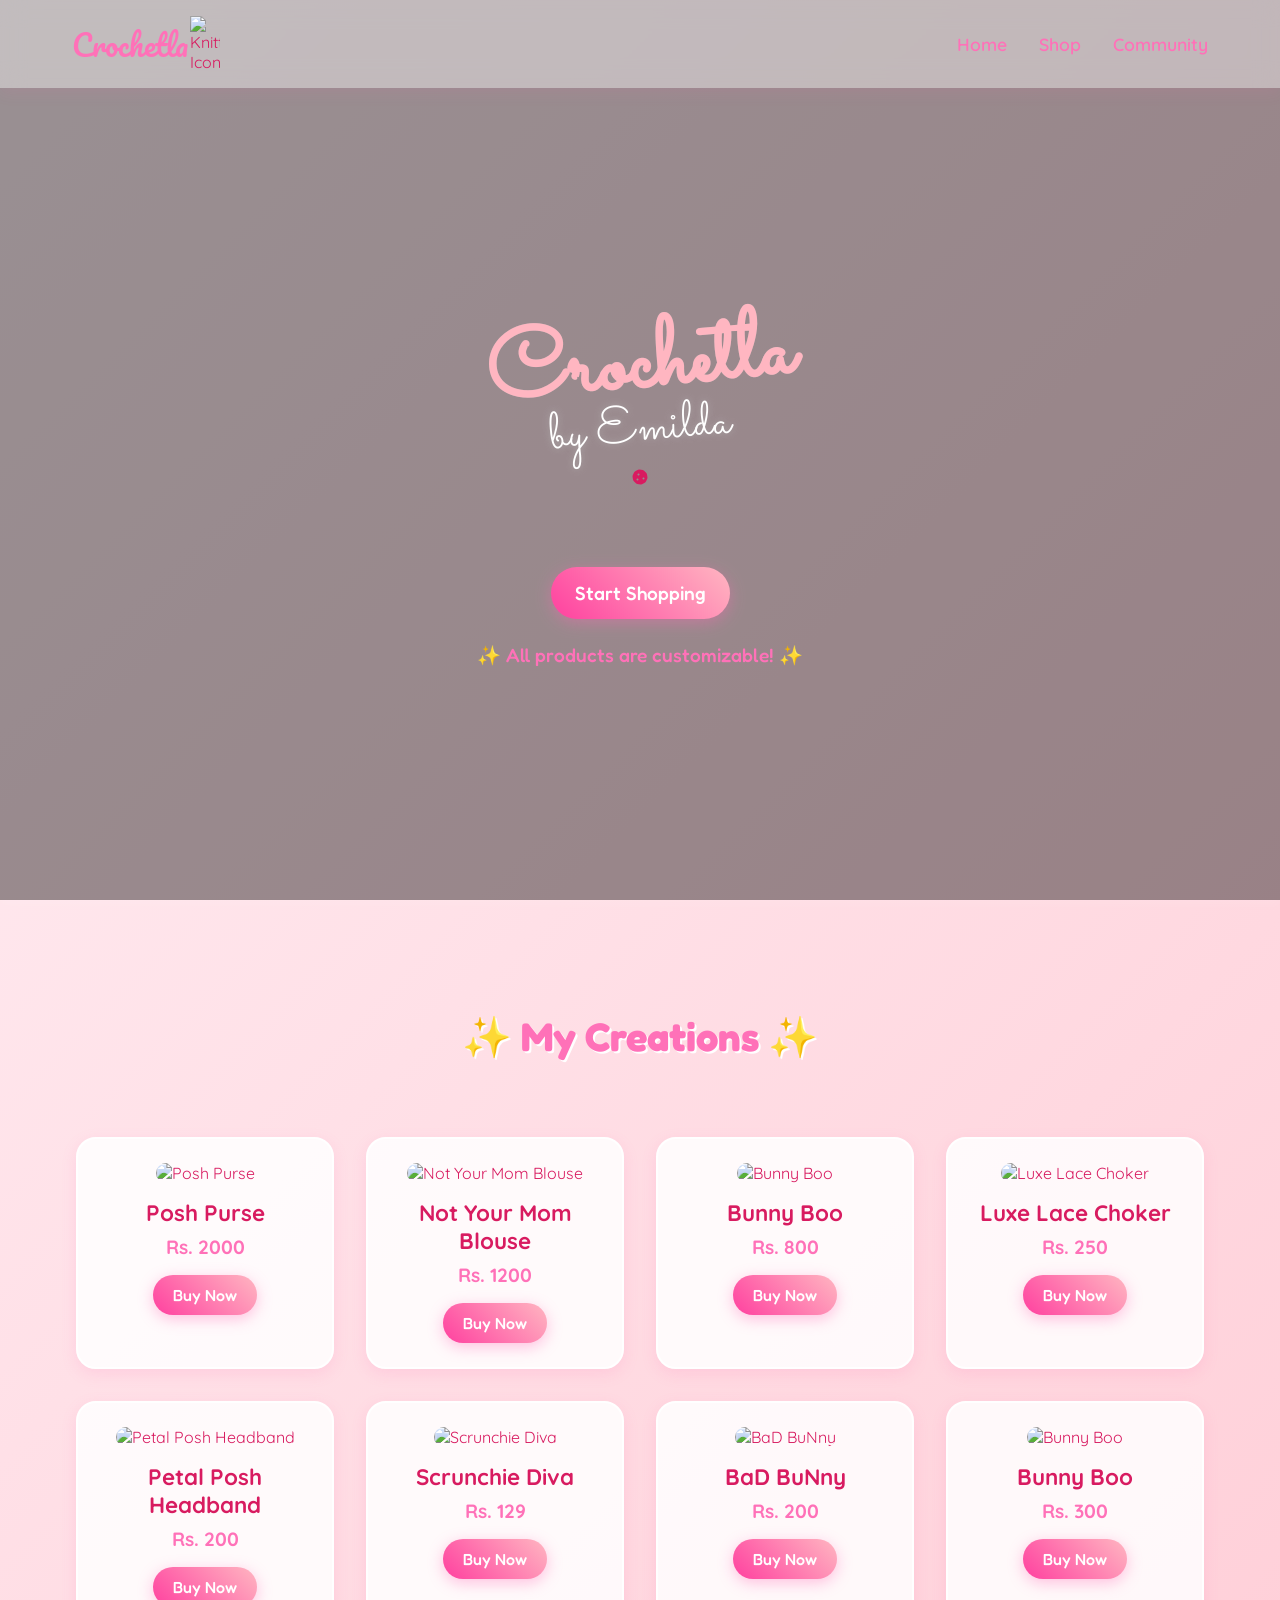
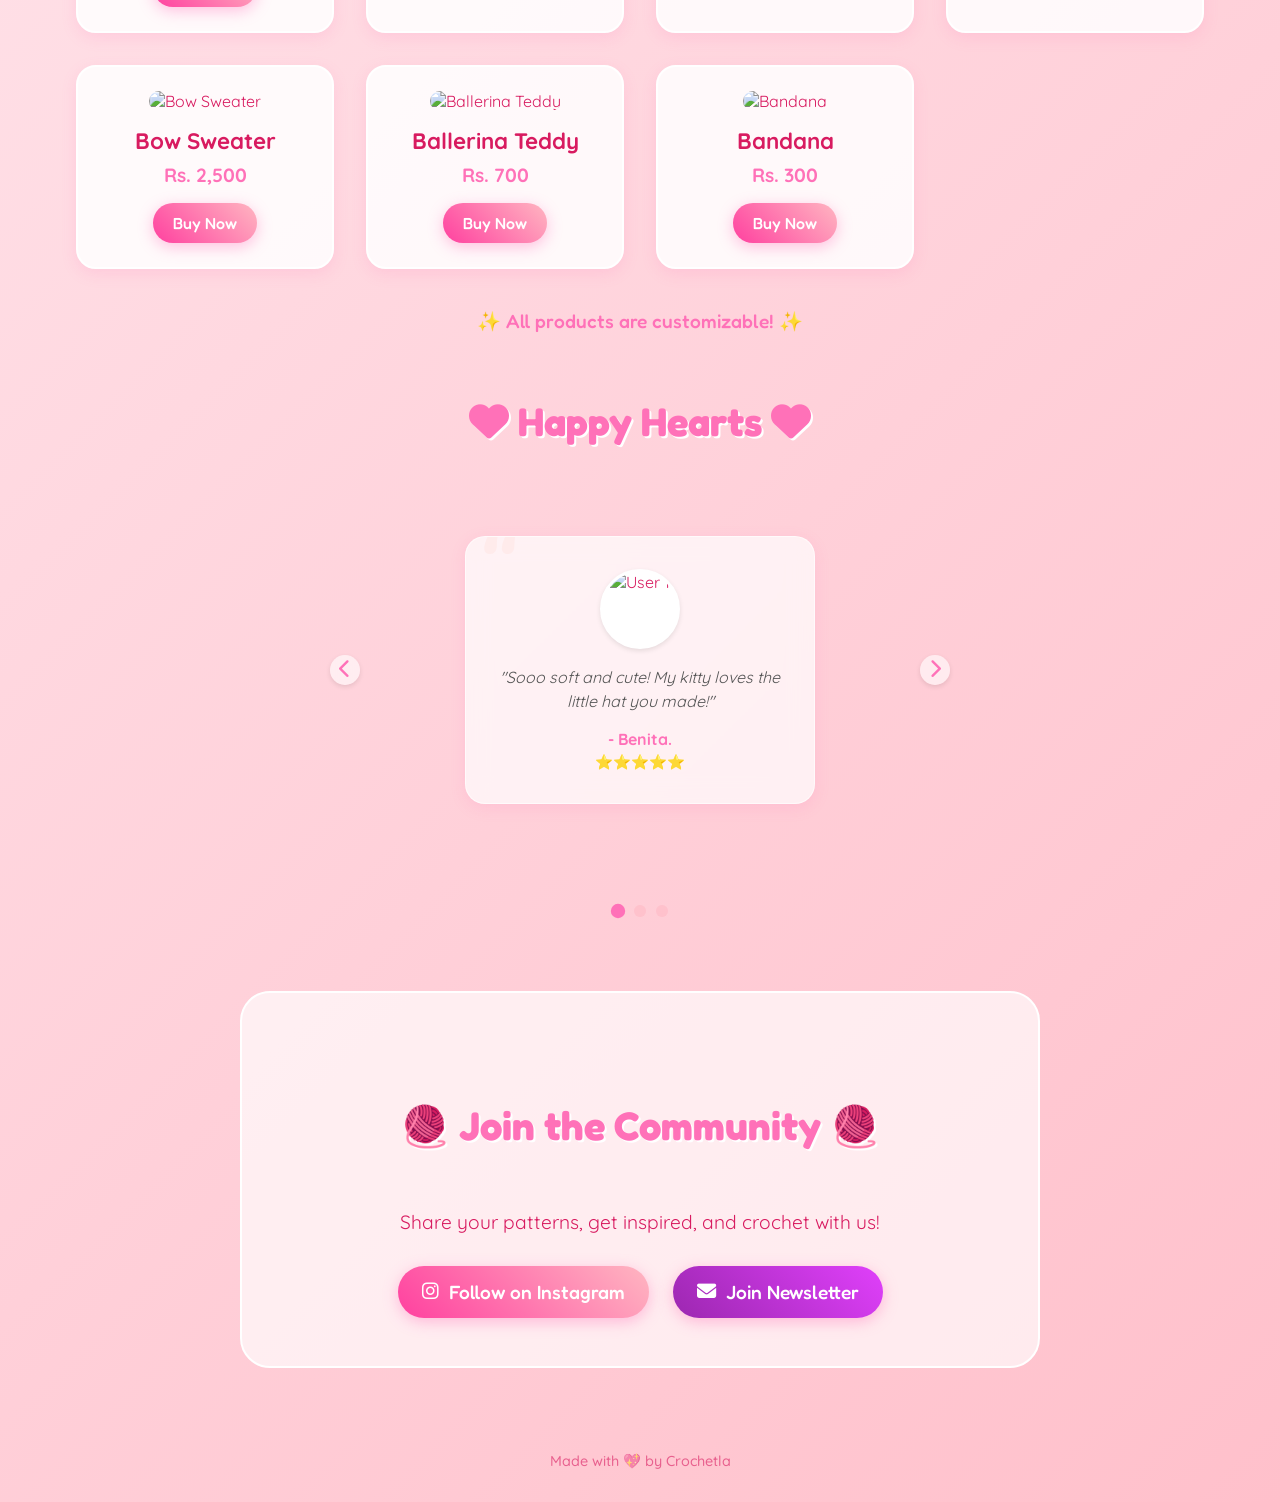
==== commit e3011b08: "Added posh purse" ====
--- a/index.html
+++ b/index.html
@@ -98,6 +98,14 @@
             <h2 class="section-title">✨ My Creations ✨</h2>
             <div class="product-grid">
                 <!-- New Products -->
+                <div class="product-card">
+                    <img src="https://raw.githubusercontent.com/ancoreraj/crochtla/refs/heads/main/PoshPurse.jpg"
+                        alt="Posh Purse" class="product-image">
+                    <h3>Posh Purse</h3>
+                    <p class="price">Rs. 2000</p>
+                    <a href="https://wa.me/918289847962?text=Hey%20Crochetla%2C%20I%20want%20to%20buy%20this%20product%20-%20Posh%20Purse"
+                        class="btn small-btn" target="_blank">Buy Now</a>
+                </div>
                 <div class="product-card">
                     <img src="https://raw.githubusercontent.com/ancoreraj/crochtla/refs/heads/main/Blouse.jpg"
                         alt="Not Your Mom Blouse" class="product-image">
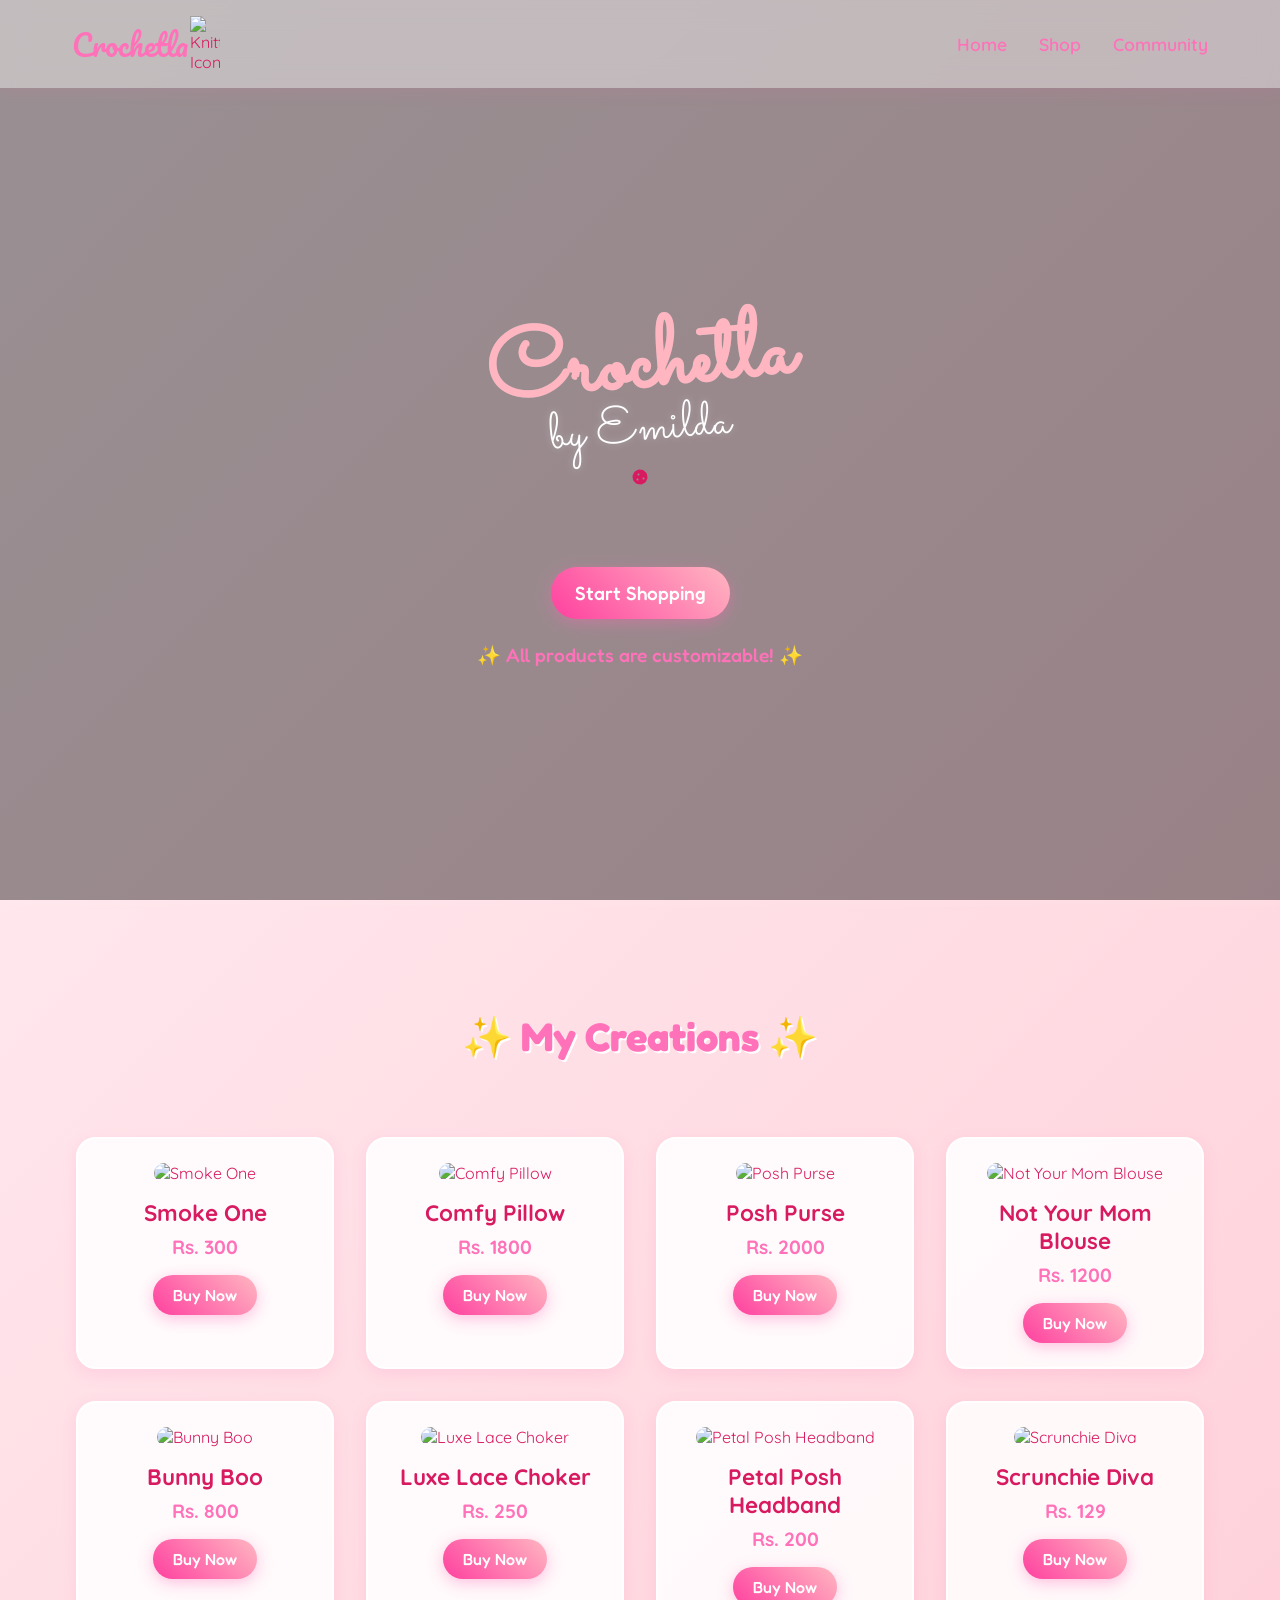
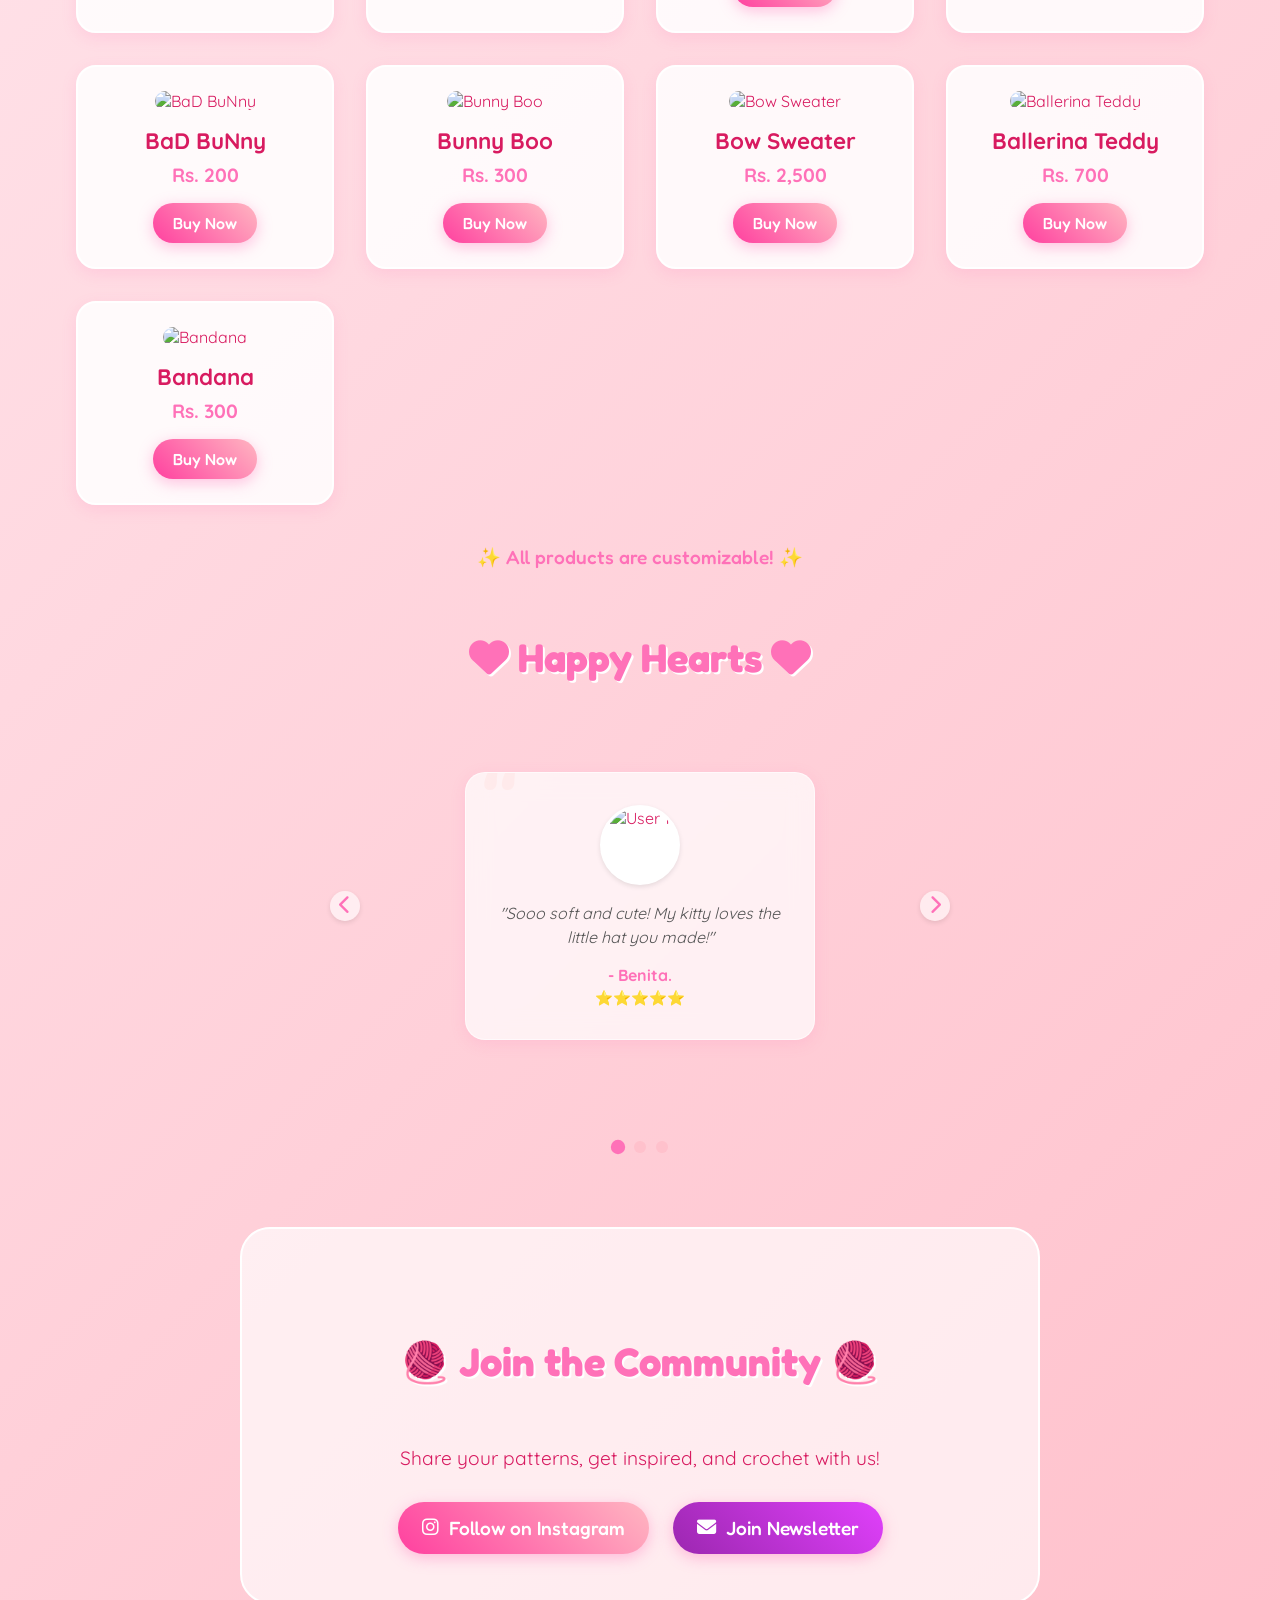
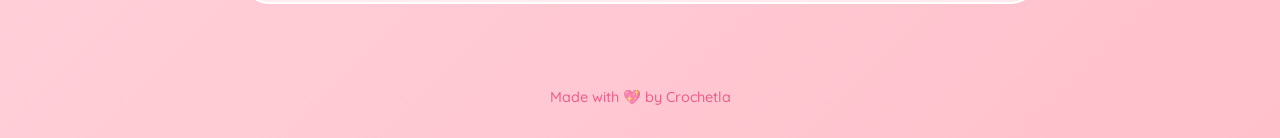
==== commit a9d131ed: "Added smoke" ====
--- a/index.html
+++ b/index.html
@@ -98,6 +98,22 @@
             <h2 class="section-title">✨ My Creations ✨</h2>
             <div class="product-grid">
                 <!-- New Products -->
+                <div class="product-card">
+                    <img src="https://raw.githubusercontent.com/ancoreraj/crochtla/refs/heads/main/Smoke_One.png"
+                        alt="Smoke One" class="product-image">
+                    <h3>Smoke One</h3>
+                    <p class="price">Rs. 300</p>
+                    <a href="https://wa.me/918289847962?text=Hey%20Crochetla%2C%20I%20want%20to%20buy%20this%20product%20-%20Smoke%20One"
+                        class="btn small-btn" target="_blank">Buy Now</a>
+                </div>
+                <div class="product-card">
+                    <img src="https://raw.githubusercontent.com/ancoreraj/crochtla/refs/heads/main/Comfy_Pillow.png"
+                        alt="Comfy Pillow" class="product-image">
+                    <h3>Comfy Pillow</h3>
+                    <p class="price">Rs. 1800</p>
+                    <a href="https://wa.me/918289847962?text=Hey%20Crochetla%2C%20I%20want%20to%20buy%20this%20product%20-%20Comfy%20Pillow"
+                        class="btn small-btn" target="_blank">Buy Now</a>
+                </div>
                 <div class="product-card">
                     <img src="https://raw.githubusercontent.com/ancoreraj/crochtla/refs/heads/main/PoshPurse.jpg"
                         alt="Posh Purse" class="product-image">
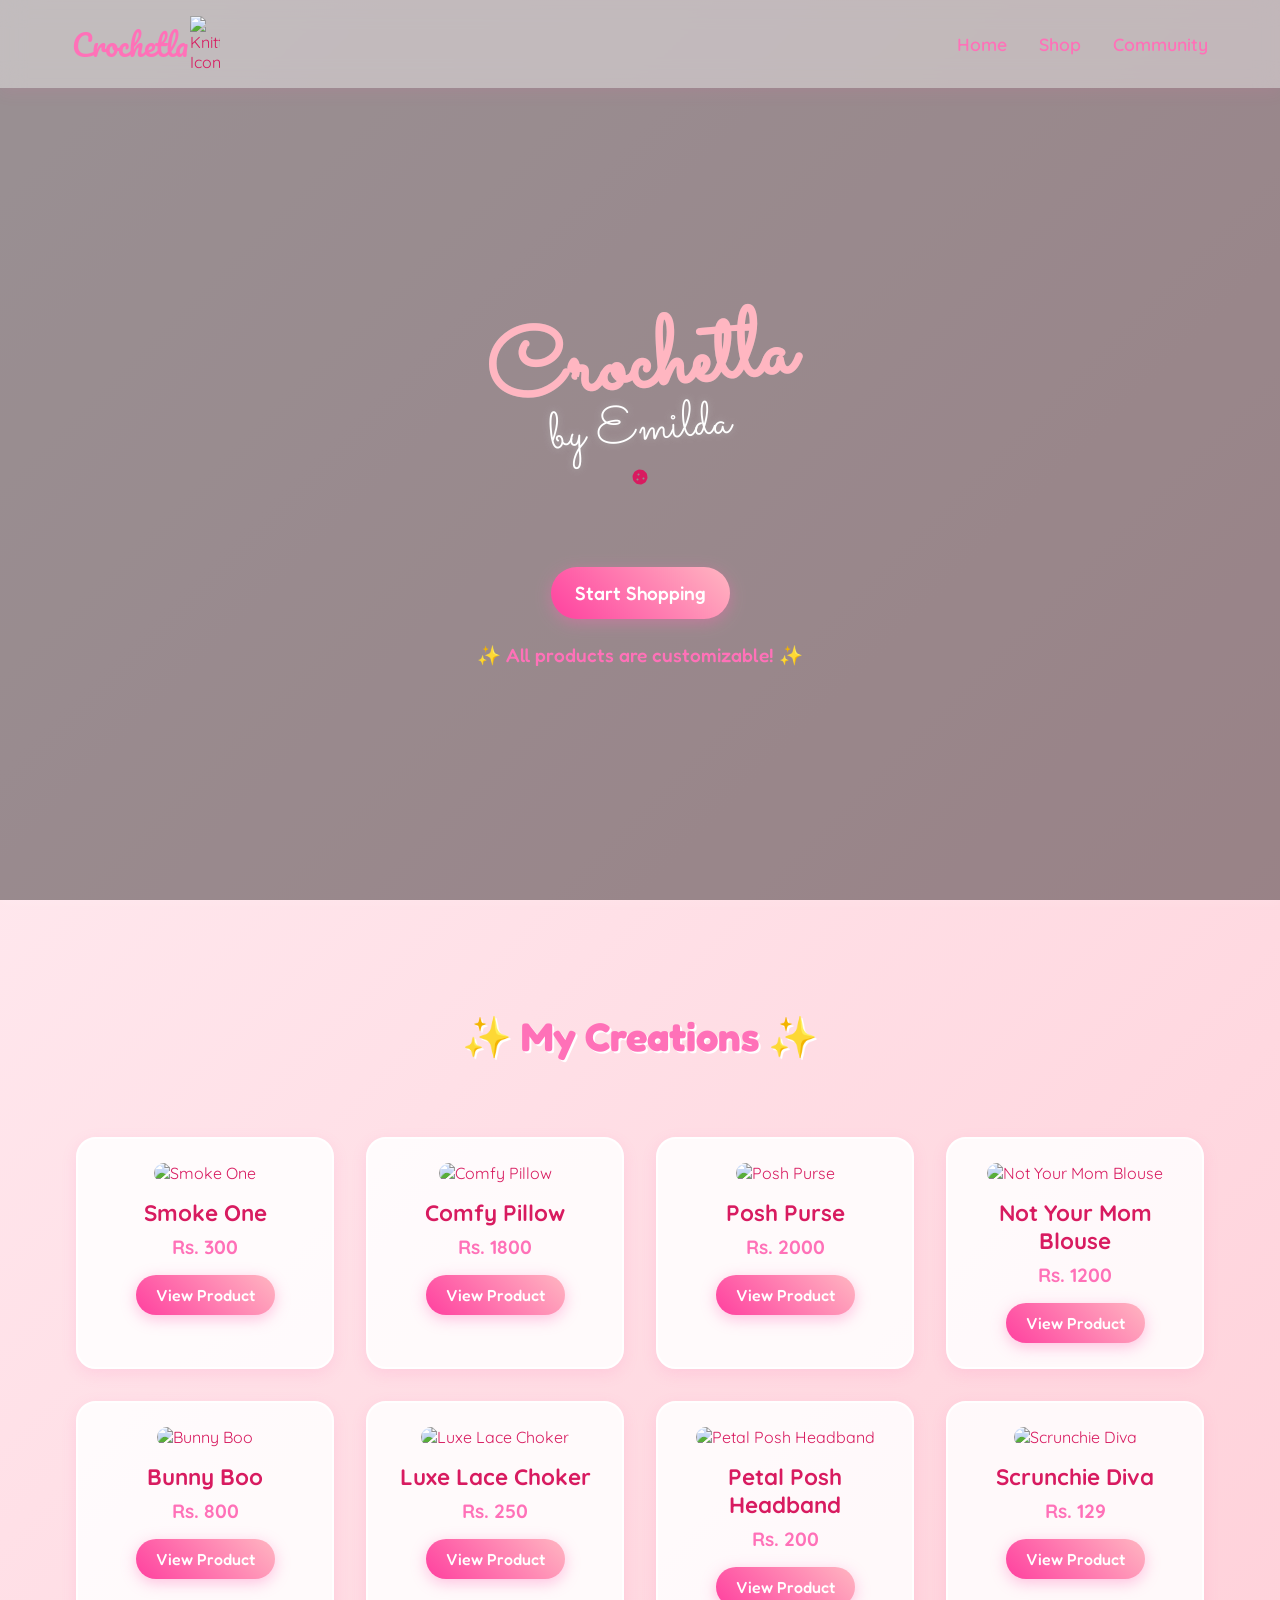
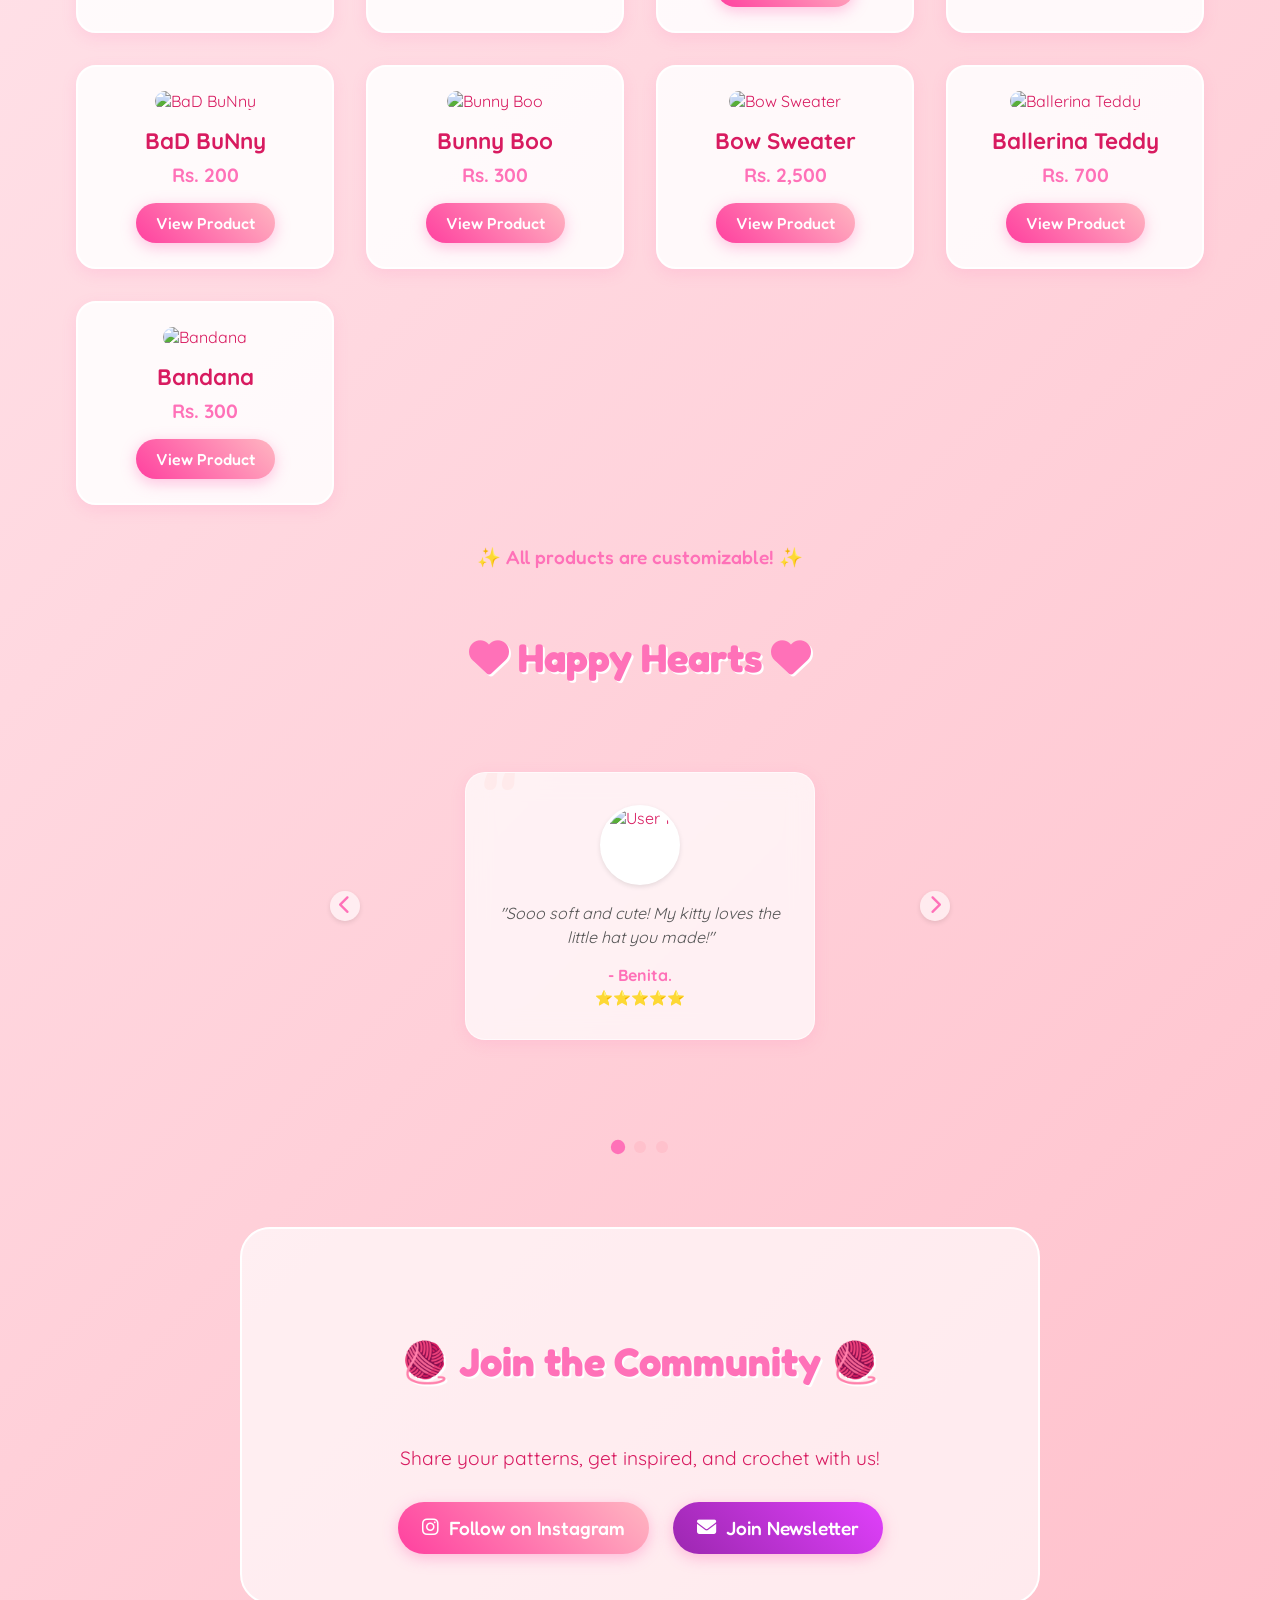
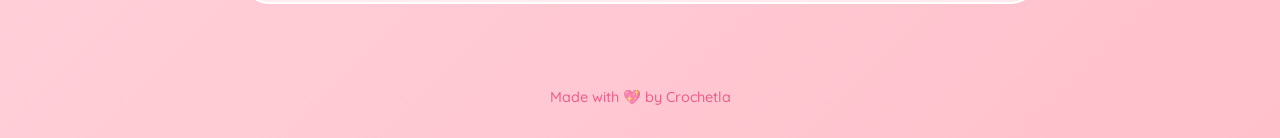
==== commit 4043e878: "Added Events for analytics" ====
--- a/index.html
+++ b/index.html
@@ -15,6 +15,15 @@
     <link rel="stylesheet" href="styles.css">
     <link rel="icon" type="image/png"
         href="https://raw.githubusercontent.com/ancoreraj/crochtla/refs/heads/main/knitting.png">
+
+    <!-- Google Analytics -->
+    <script async src="https://www.googletagmanager.com/gtag/js?id=G-66QYGEHJ3R"></script>
+    <script>
+        window.dataLayer = window.dataLayer || [];
+        function gtag() { dataLayer.push(arguments); }
+        gtag('js', new Date());
+        gtag('config', 'G-66QYGEHJ3R');
+    </script>
 </head>
 
 <body>
@@ -96,150 +105,58 @@
         <!-- Shop Section -->
         <section class="content-section">
             <h2 class="section-title">✨ My Creations ✨</h2>
-            <div class="product-grid">
-                <!-- New Products -->
-                <div class="product-card">
-                    <img src="https://raw.githubusercontent.com/ancoreraj/crochtla/refs/heads/main/Smoke_One.png"
-                        alt="Smoke One" class="product-image">
-                    <h3>Smoke One</h3>
-                    <p class="price">Rs. 300</p>
-                    <a href="https://wa.me/918289847962?text=Hey%20Crochetla%2C%20I%20want%20to%20buy%20this%20product%20-%20Smoke%20One"
-                        class="btn small-btn" target="_blank">Buy Now</a>
-                </div>
-                <div class="product-card">
-                    <img src="https://raw.githubusercontent.com/ancoreraj/crochtla/refs/heads/main/Comfy_Pillow.png"
-                        alt="Comfy Pillow" class="product-image">
-                    <h3>Comfy Pillow</h3>
-                    <p class="price">Rs. 1800</p>
-                    <a href="https://wa.me/918289847962?text=Hey%20Crochetla%2C%20I%20want%20to%20buy%20this%20product%20-%20Comfy%20Pillow"
-                        class="btn small-btn" target="_blank">Buy Now</a>
-                </div>
-                <div class="product-card">
-                    <img src="https://raw.githubusercontent.com/ancoreraj/crochtla/refs/heads/main/PoshPurse.jpg"
-                        alt="Posh Purse" class="product-image">
-                    <h3>Posh Purse</h3>
-                    <p class="price">Rs. 2000</p>
-                    <a href="https://wa.me/918289847962?text=Hey%20Crochetla%2C%20I%20want%20to%20buy%20this%20product%20-%20Posh%20Purse"
-                        class="btn small-btn" target="_blank">Buy Now</a>
-                </div>
-                <div class="product-card">
-                    <img src="https://raw.githubusercontent.com/ancoreraj/crochtla/refs/heads/main/Blouse.jpg"
-                        alt="Not Your Mom Blouse" class="product-image">
-                    <h3>Not Your Mom Blouse</h3>
-                    <p class="price">Rs. 1200</p>
-                    <a href="https://wa.me/918289847962?text=Hey%20Crochetla%2C%20I%20want%20to%20buy%20this%20product%20-%20Not%20Your%20Mom%20Blouse"
-                        class="btn small-btn" target="_blank">Buy Now</a>
-                </div>
-                <div class="product-card">
-                    <img src="https://raw.githubusercontent.com/ancoreraj/crochtla/refs/heads/main/bunny.png"
-                        alt="Bunny Boo" class="product-image">
-                    <h3>Bunny Boo</h3>
-                    <p class="price">Rs. 800</p>
-                    <a href="https://wa.me/918289847962?text=Hey%20Crochetla%2C%20I%20want%20to%20buy%20this%20product%20-%20Bunny%20Boo"
-                        class="btn small-btn" target="_blank">Buy Now</a>
-                </div>
-                <div class="product-card">
-                    <img src="https://raw.githubusercontent.com/ancoreraj/crochtla/refs/heads/main/Choker.jpg"
-                        alt="Luxe Lace Choker" class="product-image">
-                    <h3>Luxe Lace Choker</h3>
-                    <p class="price">Rs. 250</p>
-                    <a href="https://wa.me/918289847962?text=Hey%20Crochetla%2C%20I%20want%20to%20buy%20this%20product%20-%20Luxe%20Lace%20Choker"
-                        class="btn small-btn" target="_blank">Buy Now</a>
-                </div>
-                <div class="product-card">
-                    <img src="https://raw.githubusercontent.com/ancoreraj/crochtla/refs/heads/main/Headband.jpg"
-                        alt="Petal Posh Headband" class="product-image">
-                    <h3>Petal Posh Headband</h3>
-                    <p class="price">Rs. 200</p>
-                    <a href="https://wa.me/918289847962?text=Hey%20Crochetla%2C%20I%20want%20to%20buy%20this%20product%20-%20Petal%20Posh%20Headband"
-                        class="btn small-btn" target="_blank">Buy Now</a>
-                </div>
-                <div class="product-card">
-                    <img src="https://raw.githubusercontent.com/ancoreraj/crochtla/refs/heads/main/scrunchy_diva.jpg"
-                        alt="Scrunchie Diva" class="product-image">
-                    <h3>Scrunchie Diva</h3>
-                    <p class="price">Rs. 129</p>
-                    <a href="https://wa.me/918289847962?text=Hey%20Crochetla%2C%20I%20want%20to%20buy%20this%20product%20-%20Scrunchie%20Diva"
-                        class="btn small-btn" target="_blank">Buy Now</a>
-                </div>
-                <div class="product-card">
-                    <img src="https://raw.githubusercontent.com/ancoreraj/crochtla/refs/heads/main/bad_bunny_keychain.jpg"
-                        alt="BaD BuNny" class="product-image">
-                    <h3>BaD BuNny</h3>
-                    <p class="price">Rs. 200</p>
-                    <a href="https://wa.me/918289847962?text=Hey%20Crochetla%2C%20I%20want%20to%20buy%20this%20product%20-%20BaD%20BuNny"
-                        class="btn small-btn" target="_blank">Buy Now</a>
-                </div>
-                <div class="product-card">
-                    <img src="https://raw.githubusercontent.com/ancoreraj/crochtla/refs/heads/main/product-2.webp"
-                        alt="Bunny Boo" class="product-image">
-                    <h3>Bunny Boo</h3>
-                    <p class="price">Rs. 300</p>
-                    <a href="https://wa.me/918289847962?text=Hey%20Crochetla%2C%20I%20want%20to%20buy%20this%20product%20-%20Bunny%20Boo"
-                        class="btn small-btn" target="_blank">Buy Now</a>
-                </div>
-
-                <div class="product-card">
-                    <img src="https://raw.githubusercontent.com/ancoreraj/crochtla/refs/heads/main/9fc9e43b-230a-4471-aece-af1171c4f9c3%7E1.jpg"
-                        alt="Bow Sweater" class="product-image">
-                    <h3>Bow Sweater</h3>
-                    <p class="price">Rs. 2,500</p>
-                    <a href="https://wa.me/918289847962?text=Hey%20Crochetla%2C%20I%20want%20to%20buy%20this%20product%20-%20Bow%20Sweater"
-                        class="btn small-btn" target="_blank">Buy Now</a>
-                </div>
-                <!-- Product 2 -->
-                <div class="product-card">
-                    <!-- <div class="sold-out-badge">Sold Out</div> -->
-                    <img src="https://raw.githubusercontent.com/ancoreraj/crochtla/refs/heads/main/product-1.webp"
-                        alt="Ballerina Teddy" class="product-image">
-                    <h3>Ballerina Teddy</h3>
-                    <p class="price">Rs. 700</p>
-                    <a href="https://wa.me/918289847962?text=Hey%20Crochetla%2C%20I%20want%20to%20buy%20this%20product%20-%20Ballerina%20Teddy"
-                        class="btn small-btn" target="_blank">Buy Now</a>
-                </div>
-                <div class="product-card">
-                    <img src="https://raw.githubusercontent.com/ancoreraj/crochtla/refs/heads/main/PXL_20260131_081150344%20(1).jpg"
-                        alt="Bandana" class="product-image">
-                    <h3>Bandana</h3>
-                    <p class="price">Rs. 300</p>
-                    <a href="https://wa.me/918289847962?text=Hey%20Crochetla%2C%20I%20want%20to%20buy%20this%20product%20-%20Bandana"
-                        class="btn small-btn" target="_blank">Buy Now</a>
-                </div>
+            <div class="product-grid" id="productGrid">
+                <!-- Products loaded dynamically from products.json -->
             </div>
             <p class="custom-note">✨ All products are customizable! ✨</p>
         </section>
 
-        <!-- Image Popup -->
-        <div id="imagePopup" class="image-popup">
-            <span class="close-btn">&times;</span>
-            <img class="popup-content" id="popupImage">
-        </div>
-
         <script>
-            // Get the popup
-            const popup = document.getElementById("imagePopup");
-            const popupImg = document.getElementById("popupImage");
-            const closeBtn = document.getElementsByClassName("close-btn")[0];
-
-            // Add click event to all product images
-            document.querySelectorAll('.product-image').forEach(img => {
-                img.addEventListener('click', function () {
-                    popup.style.display = "flex";
-                    popupImg.src = this.src;
-                });
+            // Load products from JSON
+            fetch('products.json')
+                .then(response => response.json())
+                .then(products => {
+                    const grid = document.getElementById('productGrid');
+                    products.forEach(product => {
+                        const card = document.createElement('div');
+                        card.className = 'product-card';
+                        card.innerHTML = `
+                            <img src="${product.image}" alt="${product.name}" class="product-image">
+                            <h3>${product.name}</h3>
+                            <p class="price">${product.price}</p>
+                            <a href="product.html?id=${product.id}" class="btn small-btn">View Product</a>
+                        `;
+
+                        // Track "View Product" clicks
+                        card.querySelector('.btn').addEventListener('click', function () {
+                            gtag('event', 'view_product', {
+                                product_name: product.name,
+                                product_id: product.id,
+                                product_price: product.price
+                            });
+                        });
+
+                        grid.appendChild(card);
+                    });
+                })
+                .catch(error => console.error('Error loading products:', error));
+
+            // Track Instagram button click
+            document.addEventListener('DOMContentLoaded', () => {
+                const igBtn = document.querySelector('.instagram-btn');
+                if (igBtn) {
+                    igBtn.addEventListener('click', () => {
+                        gtag('event', 'click', { button_name: 'follow_instagram' });
+                    });
+                }
+
+                const nlBtn = document.querySelector('.newsletter-btn');
+                if (nlBtn) {
+                    nlBtn.addEventListener('click', () => {
+                        gtag('event', 'click', { button_name: 'join_newsletter' });
+                    });
+                }
             });
-
-            // Close popup when clicking (x)
-            closeBtn.onclick = function () {
-                popup.style.display = "none";
-            }
-
-            // Close popup when clicking outside the image
-            popup.onclick = function (event) {
-                if (event.target === popup) {
-                    popup.style.display = "none";
-                }
-            }
         </script>
 
         <!-- Testimonials Section -->
--- a/styles.css
+++ b/styles.css
@@ -496,6 +496,20 @@
     color: var(--secondary-pink);
     font-weight: 700;
     margin-bottom: 1rem;
+}
+
+.product-link {
+    text-decoration: none;
+    color: inherit;
+    display: block;
+}
+
+.product-link h3 {
+    transition: color 0.3s ease;
+}
+
+.product-link:hover h3 {
+    color: var(--secondary-pink);
 }
 
 /* Community Section */
